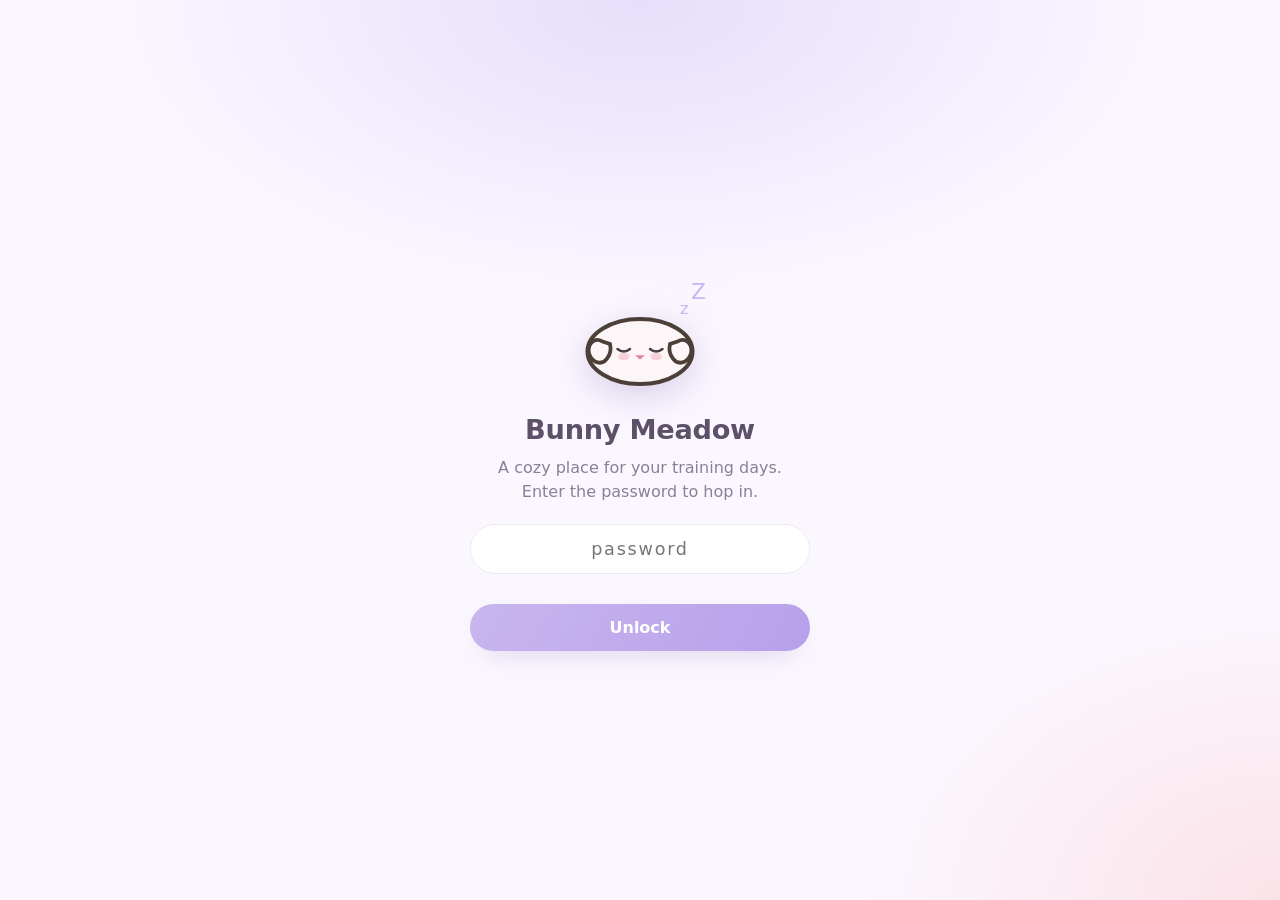
==== index.html @ e7d6bf40 "Bunny Meadow: cozy marathon + nutrition tracker (initial) Static PWA built from the 18-week plan wor" ====
<!doctype html>
<html lang="en">
<head>
  <meta charset="utf-8" />
  <meta name="viewport" content="width=device-width, initial-scale=1, viewport-fit=cover, maximum-scale=1, user-scalable=no" />
  <meta name="theme-color" content="#e7defb" />
  <title>Bunny Meadow</title>
  <meta name="description" content="A cozy marathon-training and nutrition tracker. Check off your day and collect bunnies." />

  <!-- PWA: installable from the home screen, no app store -->
  <link rel="manifest" href="manifest.webmanifest" />
  <meta name="mobile-web-app-capable" content="yes" />
  <meta name="apple-mobile-web-app-capable" content="yes" />
  <meta name="apple-mobile-web-app-status-bar-style" content="default" />
  <meta name="apple-mobile-web-app-title" content="Bunny Meadow" />
  <link rel="apple-touch-icon" href="icons/apple-touch-icon.png" />
  <link rel="icon" href="icons/icon-192.png" />

  <link rel="stylesheet" href="styles.css" />
</head>
<body>
  <!-- Lock screen -->
  <div id="lock" class="lock">
    <div class="box">
      <div id="lock-art"></div>
      <h1>Bunny Meadow</h1>
      <p>A cozy place for your training days.<br />Enter the password to hop in.</p>
      <form id="lock-form" autocomplete="off">
        <input id="lock-input" type="password" inputmode="text" placeholder="password" aria-label="password" />
        <div id="lock-err" class="err"></div>
        <button class="btn" type="submit">Unlock</button>
      </form>
    </div>
  </div>

  <!-- App shell -->
  <div id="app" class="app hide">
    <div class="topbar">
      <div class="brand"><span id="brand-bunny"></span> Bunny Meadow</div>
      <div style="display:flex; gap:8px; align-items:center;">
        <span id="clovers" class="clovers">0</span>
        <button id="lockbtn" class="iconbtn" title="Lock" aria-label="Lock">
          <svg viewBox="0 0 24 24" width="18" height="18" fill="none" stroke="currentColor" stroke-width="2" stroke-linecap="round" stroke-linejoin="round"><rect x="5" y="11" width="14" height="9" rx="2"/><path d="M8 11V8a4 4 0 0 1 8 0v3"/></svg>
        </button>
      </div>
    </div>
    <main id="view"></main>
  </div>

  <!-- Bottom nav (SVG icons) -->
  <nav id="nav" class="nav hide">
    <div class="app-inner">
      <button data-route="today" class="on" aria-label="Today">
        <span class="ico"><svg viewBox="0 0 24 24" fill="none" stroke="currentColor" stroke-width="1.9" stroke-linecap="round" stroke-linejoin="round"><rect x="3.5" y="4.5" width="17" height="16" rx="3"/><path d="M3.5 9h17M8 3v3M16 3v3"/><path d="M8.5 14.5l2.2 2.2 4.3-4.6"/></svg></span>Today
      </button>
      <button data-route="meals" aria-label="Meals">
        <span class="ico"><svg viewBox="0 0 24 24" fill="none" stroke="currentColor" stroke-width="1.9" stroke-linecap="round" stroke-linejoin="round"><path d="M4 4v6a3 3 0 0 0 6 0V4M7 4v16"/><path d="M17 4c-1.6 0-3 2-3 5s1.4 4 3 4M17 4v16"/></svg></span>Meals
      </button>
      <button data-route="meadow" aria-label="Meadow">
        <span class="ico"><svg viewBox="0 0 24 24" fill="none" stroke="currentColor" stroke-width="1.9" stroke-linecap="round" stroke-linejoin="round"><path d="M9.5 12c-2 0-3.5 1.8-3.5 4v.5h11V16c0-2.2-1.5-4-3.5-4"/><path d="M10 12c-.6-1-.4-2.4.3-4C11 6 10.7 4.5 10 3.8c-.2 1.6-1.2 2.6-1.8 3.8-.7 1.4-.5 3.4 1.8 4.4z"/><path d="M14 12c.6-1 .4-2.4-.3-4C13 6 13.3 4.5 14 3.8c.2 1.6 1.2 2.6 1.8 3.8.7 1.4.5 3.4-1.8 4.4z"/><circle cx="12" cy="18.5" r="1.6"/></svg></span>Meadow
      </button>
      <button data-route="dex" aria-label="Bunnydex">
        <span class="ico"><svg viewBox="0 0 24 24" fill="none" stroke="currentColor" stroke-width="1.9" stroke-linecap="round" stroke-linejoin="round"><path d="M5 4.5h9a3 3 0 0 1 3 3V20a2.2 2.2 0 0 0-2.2-2H5z"/><path d="M19 6.5V20"/><path d="M8.5 8.5h5M8.5 11.5h5"/></svg></span>Bunnydex
      </button>
      <button data-route="trends" aria-label="Trends">
        <span class="ico"><svg viewBox="0 0 24 24" fill="none" stroke="currentColor" stroke-width="1.9" stroke-linecap="round" stroke-linejoin="round"><path d="M4 19V5M4 19h16"/><path d="M7.5 15l3.5-4 3 2.5L20 7"/></svg></span>Trends
      </button>
    </div>
  </nav>

  <div id="modal-root"></div>
  <div id="toast-root"></div>

  <script src="config.js"></script>
  <script src="data.js"></script>
  <script src="meals.js"></script>
  <script src="bunnies.js"></script>
  <script src="app.js"></script>
  <script>
    if ("serviceWorker" in navigator) {
      window.addEventListener("load", function () {
        navigator.serviceWorker.register("sw.js").catch(function () {});
      });
    }
  </script>
</body>
</html>
---- styles.css ----
/* Bunny Meadow — a calm, pastel design system. Mobile-first. */

:root {
  --lavender: #e7defb;
  --lavender-deep: #c8b6ef;
  --mint: #dcf2e6;
  --mint-deep: #a9dcc0;
  --blush: #fbe2e8;
  --blush-deep: #f4b8c9;
  --butter: #fdf1cf;
  --butter-deep: #f4d98a;
  --sky: #ddeefa;
  --sky-deep: #a9d4f0;

  --bg: #fbf7ff;
  --bg-2: #f4eefc;
  --card: #ffffff;
  --ink: #5c5168;
  --ink-soft: #8a7f96;
  --ink-faint: #b6acc0;
  --line: #efe7f7;
  --good: #7cc6a2;
  --gold: #f4c752;

  --radius: 22px;
  --radius-sm: 14px;
  --shadow: 0 10px 30px -14px rgba(140, 116, 180, 0.45);
  --shadow-soft: 0 6px 18px -10px rgba(140, 116, 180, 0.35);
  --font: "Quicksand", ui-rounded, "SF Pro Rounded", system-ui, -apple-system,
    "Segoe UI", Roboto, "Helvetica Neue", sans-serif;
}

* { box-sizing: border-box; -webkit-tap-highlight-color: transparent; }
html, body { margin: 0; padding: 0; }

body {
  font-family: var(--font);
  color: var(--ink);
  background:
    radial-gradient(1200px 600px at 50% -10%, var(--lavender) 0%, transparent 60%),
    radial-gradient(900px 500px at 100% 20%, var(--blush) 0%, transparent 55%),
    radial-gradient(900px 500px at 0% 40%, var(--mint) 0%, transparent 55%),
    var(--bg);
  background-attachment: fixed;
  min-height: 100vh;
  line-height: 1.5;
  -webkit-font-smoothing: antialiased;
}

.app {
  max-width: 480px;
  margin: 0 auto;
  padding: 0 16px calc(96px + env(safe-area-inset-bottom));
  min-height: 100vh;
}

h1, h2, h3 { margin: 0; font-weight: 700; letter-spacing: -0.01em; }
h1 { font-size: 1.5rem; }
h2 { font-size: 1.15rem; }
h3 { font-size: 1rem; }
p { margin: 0; }
button { font-family: inherit; cursor: pointer; border: none; }
a { color: var(--lavender-deep); }

.muted { color: var(--ink-soft); }
.faint { color: var(--ink-faint); }
.tiny { font-size: 0.78rem; }
.center { text-align: center; }

/* ---------- Cards ---------- */
.card {
  background: var(--card);
  border-radius: var(--radius);
  box-shadow: var(--shadow-soft);
  padding: 18px;
  margin: 14px 0;
  border: 1px solid rgba(255, 255, 255, 0.7);
}
.card.tint-lav { background: linear-gradient(160deg, #fff, var(--lavender) 220%); }

/* ---------- Header / hero ---------- */
.topbar {
  display: flex; align-items: center; justify-content: space-between;
  padding: 20px 2px 6px;
}
.topbar .brand { display: flex; align-items: center; gap: 8px; font-weight: 700; }
.topbar .brand svg { width: 30px; height: 30px; }
.clovers {
  display: inline-flex; align-items: center; gap: 5px;
  background: #fff; border-radius: 999px; padding: 6px 12px;
  box-shadow: var(--shadow-soft); font-weight: 700; font-size: 0.9rem;
}
.iconbtn {
  background: #fff; border-radius: 999px; width: 38px; height: 38px;
  display: grid; place-items: center; box-shadow: var(--shadow-soft);
  font-size: 1.1rem; color: var(--ink-soft);
}

.hero { text-align: center; padding: 6px 4px 2px; }
.hero .date { color: var(--ink-soft); font-size: 0.86rem; letter-spacing: 0.02em; }
.hero .phasepill {
  display: inline-block; margin: 8px 0 4px; padding: 5px 14px; border-radius: 999px;
  font-size: 0.8rem; font-weight: 700;
}
.hero .training { font-size: 1.35rem; font-weight: 700; margin-top: 6px; }
.hero .encourage { color: var(--ink-soft); font-style: italic; margin-top: 8px; font-size: 0.92rem; }
.daynav { display: flex; align-items: center; justify-content: center; gap: 14px; margin-top: 10px; }
.daynav button {
  background: #fff; box-shadow: var(--shadow-soft); border-radius: 999px;
  width: 34px; height: 34px; color: var(--ink-soft); font-size: 1.1rem;
}
.daynav .today-btn { width: auto; padding: 0 14px; height: 34px; font-size: 0.82rem; font-weight: 700; color: var(--lavender-deep); }

.phase-Base { background: var(--mint); color: #3c7a5c; }
.phase-Build { background: var(--sky); color: #37698f; }
.phase-Peak { background: var(--blush); color: #b05576; }
.phase-Taper { background: var(--butter); color: #9a7a2c; }
.phase-RaceWeek, .phase-Race\ Week { background: var(--lavender); color: #6b4fae; }

/* ---------- Checklist ---------- */
.checklist { display: flex; flex-direction: column; gap: 10px; }
.check {
  display: flex; align-items: center; gap: 12px;
  background: var(--bg-2); border-radius: var(--radius-sm);
  padding: 13px 14px; text-align: left; width: 100%;
  transition: transform 0.12s ease, background 0.2s ease;
}
.check:active { transform: scale(0.98); }
.check .box {
  width: 26px; height: 26px; border-radius: 9px; flex: 0 0 auto;
  border: 2.5px solid var(--lavender-deep); background: #fff;
  display: grid; place-items: center; color: #fff; font-size: 0.9rem;
  transition: background 0.2s ease, transform 0.2s ease;
}
.check.done { background: linear-gradient(160deg, #fff, var(--mint) 260%); }
.check.done .box { background: var(--good); border-color: var(--good); transform: scale(1.05); }
.check .txt { flex: 1; min-width: 0; }
.check .txt .label { display: block; font-weight: 700; font-size: 0.98rem; line-height: 1.25; }
.check .txt .sub { display: block; color: var(--ink-soft); font-size: 0.82rem; line-height: 1.3; }
.check .emoji { font-size: 1.15rem; }
.check.optional { opacity: 0.95; border: 1px dashed var(--line); background: #fff; }

.progressbar { height: 10px; border-radius: 999px; background: var(--bg-2); overflow: hidden; margin: 4px 0 2px; }
.progressbar > span { display: block; height: 100%; background: linear-gradient(90deg, var(--mint-deep), var(--lavender-deep)); border-radius: 999px; transition: width 0.4s ease; }

/* ---------- Macro chips ---------- */
.macros { display: grid; grid-template-columns: repeat(4, 1fr); gap: 8px; margin-top: 6px; }
.macro { background: var(--bg-2); border-radius: var(--radius-sm); padding: 10px 6px; text-align: center; }
.macro .v { font-weight: 700; font-size: 1rem; }
.macro .k { font-size: 0.7rem; color: var(--ink-soft); text-transform: uppercase; letter-spacing: 0.04em; }

/* meal rows */
.meal-row { display: flex; gap: 10px; align-items: baseline; padding: 7px 0; border-bottom: 1px solid var(--line); }
.meal-row:last-child { border-bottom: none; }
.meal-row .when { flex: 0 0 78px; color: var(--ink-soft); font-size: 0.8rem; font-weight: 700; text-transform: uppercase; letter-spacing: 0.03em; }
.meal-row .what { flex: 1; }

/* ---------- Meadow ---------- */
.meadow {
  position: relative; border-radius: var(--radius);
  background: linear-gradient(180deg, #eafaf0 0%, #dff4ea 55%, #d3eede 100%);
  min-height: 340px; overflow: hidden; box-shadow: var(--shadow-soft);
  padding: 10px;
}
.meadow .sky-deco { position: absolute; top: 12px; font-size: 1.4rem; opacity: 0.8; }
.meadow .grid {
  position: relative; z-index: 2; display: flex; flex-wrap: wrap;
  gap: 2px; align-content: flex-end; justify-content: center;
  min-height: 320px; padding-top: 40px;
}
.meadow-bunny { width: 84px; height: 84px; display: grid; place-items: center; animation: hopin 0.5s ease; cursor: pointer; }
.meadow-empty { align-self: center; text-align: center; color: #6a9c81; padding: 40px 20px; z-index: 2; }
@keyframes hopin { 0% { transform: translateY(18px) scale(0.7); opacity: 0; } 60% { transform: translateY(-6px) scale(1.05); } 100% { transform: translateY(0) scale(1); opacity: 1; } }
.bunny-bob { animation: bob 3.2s ease-in-out infinite; }
@keyframes bob { 0%,100% { transform: translateY(0); } 50% { transform: translateY(-4px); } }

/* ---------- Bunnydex ---------- */
.dexhead { display: flex; align-items: baseline; justify-content: space-between; }
.dexgrid { display: grid; grid-template-columns: repeat(3, 1fr); gap: 10px; margin-top: 12px; }
.dexcell {
  background: var(--card); border-radius: var(--radius-sm); padding: 8px 6px 10px;
  text-align: center; box-shadow: var(--shadow-soft); position: relative;
}
.dexcell.locked { background: var(--bg-2); box-shadow: none; }
.dexcell .art { width: 78px; height: 78px; margin: 0 auto; display: grid; place-items: center; }
.dexcell.locked .art { filter: grayscale(1) brightness(1.6) opacity(0.35); }
.dexcell .nm { font-weight: 700; font-size: 0.82rem; margin-top: 2px; }
.dexcell.locked .nm { color: var(--ink-faint); }
.dexcell .rar { font-size: 0.66rem; padding: 2px 8px; border-radius: 999px; display: inline-block; margin-top: 3px; font-weight: 700; }
.dexcell .count { position: absolute; top: 6px; right: 8px; font-size: 0.72rem; color: var(--ink-soft); font-weight: 700; }
.rarity-legend { display: flex; flex-wrap: wrap; gap: 6px; margin-top: 10px; }
.rarity-legend span { font-size: 0.72rem; padding: 3px 9px; border-radius: 999px; font-weight: 700; }

/* ---------- Forms / Log ---------- */
.field { margin: 10px 0; }
.field label { display: block; font-weight: 700; font-size: 0.85rem; margin-bottom: 5px; color: var(--ink-soft); }
.field input, .field select, .field textarea {
  width: 100%; padding: 12px 14px; border-radius: var(--radius-sm);
  border: 1.5px solid var(--line); background: #fff; font-family: inherit;
  font-size: 1rem; color: var(--ink);
}
.field input:focus, .field textarea:focus, .field select:focus { outline: 2px solid var(--lavender-deep); border-color: transparent; }
.grid2 { display: grid; grid-template-columns: 1fr 1fr; gap: 10px; }
.moodrow { display: flex; gap: 8px; }
.moodrow button {
  flex: 1; padding: 10px 0; border-radius: var(--radius-sm); background: var(--bg-2);
  font-size: 1.3rem; border: 2px solid transparent;
}
.moodrow button.sel { border-color: var(--lavender-deep); background: #fff; }

.btn {
  display: inline-flex; align-items: center; justify-content: center; gap: 8px;
  padding: 14px 20px; border-radius: 999px; font-weight: 700; font-size: 1rem;
  background: linear-gradient(120deg, var(--lavender-deep), #b7a0ea); color: #fff;
  box-shadow: var(--shadow); width: 100%;
}
.btn:active { transform: translateY(1px); }
.btn.ghost { background: #fff; color: var(--lavender-deep); box-shadow: var(--shadow-soft); }
.btn.small { width: auto; padding: 10px 16px; font-size: 0.9rem; }

/* ---------- Charts ---------- */
.chart { width: 100%; height: auto; overflow: visible; }
.chart-legend { display: flex; gap: 14px; flex-wrap: wrap; font-size: 0.78rem; color: var(--ink-soft); margin-top: 6px; }
.chart-legend b { display: inline-block; width: 12px; height: 4px; border-radius: 2px; vertical-align: middle; margin-right: 5px; }
.statgrid { display: grid; grid-template-columns: 1fr 1fr; gap: 10px; }
.stat { background: var(--bg-2); border-radius: var(--radius-sm); padding: 14px; text-align: center; }
.stat .big { font-size: 1.6rem; font-weight: 700; }
.stat .lbl { font-size: 0.76rem; color: var(--ink-soft); }

/* ---------- Guide accordion ---------- */
.acc { border-radius: var(--radius-sm); overflow: hidden; margin: 10px 0; box-shadow: var(--shadow-soft); }
.acc > summary {
  list-style: none; cursor: pointer; padding: 15px 16px; background: #fff;
  font-weight: 700; display: flex; justify-content: space-between; align-items: center;
}
.acc > summary::-webkit-details-marker { display: none; }
.acc > summary::after { content: "▾"; color: var(--ink-faint); transition: transform 0.2s; }
.acc[open] > summary::after { transform: rotate(180deg); }
.acc .body { padding: 4px 16px 16px; background: #fff; }
.chip { display: inline-block; background: var(--bg-2); border-radius: 999px; padding: 3px 10px; font-size: 0.75rem; margin: 2px; }
.searchbar { width: 100%; padding: 12px 16px; border-radius: 999px; border: 1.5px solid var(--line); font-size: 1rem; font-family: inherit; margin-bottom: 8px; }
.filterrow { display: flex; gap: 6px; flex-wrap: wrap; margin-bottom: 10px; }
.filterrow button { padding: 6px 12px; border-radius: 999px; background: var(--bg-2); font-size: 0.8rem; font-weight: 700; color: var(--ink-soft); }
.filterrow button.on { background: var(--lavender-deep); color: #fff; }

/* plan calendar */
.calweek { display: flex; align-items: center; gap: 6px; margin: 4px 0; }
.calweek .wk { flex: 0 0 66px; font-size: 0.74rem; color: var(--ink-soft); font-weight: 700; }
.calweek .days { display: flex; gap: 3px; flex: 1; }
.calday { flex: 1; height: 30px; border-radius: 7px; display: grid; place-items: center; font-size: 0.62rem; color: rgba(0,0,0,0.45); font-weight: 700; }

/* ---------- Bottom nav ---------- */
.nav {
  position: fixed; left: 0; right: 0; bottom: 0; z-index: 40;
  display: flex; justify-content: center; gap: 4px;
  padding: 8px 10px calc(8px + env(safe-area-inset-bottom));
  background: rgba(255, 255, 255, 0.9); backdrop-filter: blur(12px);
  border-top: 1px solid var(--line);
}
.nav .app-inner { max-width: 480px; width: 100%; margin: 0 auto; display: flex; justify-content: space-around; }
.nav button {
  background: none; display: flex; flex-direction: column; align-items: center; gap: 2px;
  color: var(--ink-faint); font-size: 0.66rem; font-weight: 700; padding: 4px 8px; border-radius: 12px;
}
.nav button .ico { font-size: 1.25rem; }
.nav button.on { color: var(--lavender-deep); }
.nav button.on .ico { transform: translateY(-1px); }

/* ---------- Lock screen ---------- */
.lock {
  position: fixed; inset: 0; z-index: 100; display: grid; place-items: center;
  background:
    radial-gradient(900px 500px at 50% 0%, var(--lavender) 0%, transparent 60%),
    radial-gradient(700px 500px at 100% 100%, var(--blush) 0%, transparent 60%),
    var(--bg);
  padding: 24px;
}
.lock .box { text-align: center; max-width: 340px; width: 100%; }
.lock .box svg { filter: drop-shadow(0 10px 18px rgba(140,116,180,0.3)); }
.lock h1 { font-size: 1.7rem; margin-top: 4px; }
.lock p { color: var(--ink-soft); margin: 6px 0 20px; }
.lock input {
  width: 100%; text-align: center; padding: 14px; border-radius: 999px;
  border: 1.5px solid var(--line); font-size: 1.1rem; font-family: inherit; letter-spacing: 0.1em;
}
.lock .err { color: var(--blush-deep); font-size: 0.85rem; margin-top: 10px; min-height: 20px; }

/* ---------- Award modal ---------- */
.modal-scrim {
  position: fixed; inset: 0; z-index: 90; background: rgba(92, 81, 104, 0.28);
  backdrop-filter: blur(3px); display: grid; place-items: center; padding: 24px;
  animation: fade 0.25s ease;
}
@keyframes fade { from { opacity: 0; } to { opacity: 1; } }
.award {
  background: var(--card); border-radius: 26px; padding: 26px 22px; text-align: center;
  max-width: 320px; width: 100%; box-shadow: var(--shadow); animation: pop 0.35s cubic-bezier(.2,1.3,.5,1);
}
@keyframes pop { from { transform: scale(0.8); opacity: 0; } to { transform: scale(1); opacity: 1; } }
.award .spark { font-size: 1.2rem; letter-spacing: 6px; }
.award .art { width: 150px; height: 150px; margin: 6px auto; display: grid; place-items: center; }
.award .newtag { display: inline-block; background: var(--gold); color: #7a5b12; font-weight: 700; font-size: 0.72rem; padding: 3px 12px; border-radius: 999px; }
.award h2 { margin: 8px 0 2px; }
.award .rar { font-size: 0.8rem; padding: 3px 12px; border-radius: 999px; display: inline-block; font-weight: 700; margin-top: 4px; }
.award .msg { color: var(--ink-soft); margin: 12px 0 18px; }
.award .queue { font-size: 0.75rem; color: var(--ink-faint); margin-top: 10px; }

.toast {
  position: fixed; bottom: calc(90px + env(safe-area-inset-bottom)); left: 50%; transform: translateX(-50%);
  background: var(--ink); color: #fff; padding: 10px 18px; border-radius: 999px;
  font-size: 0.86rem; z-index: 80; box-shadow: var(--shadow); animation: fade 0.2s ease;
  white-space: nowrap;
}

.sync-dot { font-size: 0.7rem; color: var(--ink-faint); }
.sync-dot.on { color: var(--good); }
.hide { display: none !important; }

/* ---------- nav icons ---------- */
.nav button .ico svg { width: 24px; height: 24px; display: block; }
.clovers svg, .hud-shop svg { flex: 0 0 auto; }

/* ---------- meal cards + detail ---------- */
.meal-list { display: flex; flex-direction: column; gap: 8px; margin-top: 4px; }
.meal-card { display: flex; align-items: center; gap: 10px; width: 100%; text-align: left; background: var(--card); border-radius: var(--radius-sm); padding: 12px 14px; box-shadow: var(--shadow-soft); transition: transform 0.12s; }
.meal-card:active { transform: scale(0.99); }
.meal-card-main { flex: 1; min-width: 0; }
.meal-card-top { display: flex; align-items: center; gap: 8px; }
.meal-card-top b { font-size: 0.98rem; }
.meal-why { color: var(--ink-soft); margin-top: 2px; overflow: hidden; text-overflow: ellipsis; white-space: nowrap; }
.meal-chev { color: var(--ink-faint); flex: 0 0 auto; display: flex; }
.meal-chev.inline { display: inline-flex; vertical-align: -3px; color: var(--ink-faint); }
.meal-row-link { cursor: pointer; }
.typebadge { font-size: 0.68rem; font-weight: 700; padding: 2px 9px; border-radius: 999px; white-space: nowrap; }
.type-breakfast { background: var(--butter); color: #9a7a2c; }
.type-lunch { background: var(--mint); color: #3c7a5c; }
.type-dinner { background: var(--sky); color: #37698f; }
.type-snack { background: var(--blush); color: #b05576; }
.type-fuel { background: var(--lavender); color: #6b4fae; }
.ingredients { list-style: none; padding: 0; margin: 6px 0 0; }
.ingredients li { padding: 6px 0; border-bottom: 1px solid var(--line); font-size: 0.92rem; }
.ingredients li:last-child { border-bottom: none; }
.ingredients .amt { display: inline-block; min-width: 84px; font-weight: 700; color: var(--lavender-deep); }
.steps { margin: 6px 0 0; padding-left: 20px; }
.steps li { padding: 5px 0; font-size: 0.92rem; }
.makeahead { margin-top: 10px; background: var(--bg-2); border-radius: var(--radius-sm); padding: 10px 12px; font-size: 0.85rem; color: var(--ink-soft); }
.backbtn { display: inline-flex; align-items: center; gap: 4px; background: none; color: var(--lavender-deep); font-weight: 700; font-size: 0.9rem; padding: 8px 2px; }
.weeklink { background: none; color: var(--lavender-deep); font-weight: 700; font: inherit; text-decoration: underline; text-underline-offset: 2px; }
.phase-key { display: flex; flex-wrap: wrap; gap: 5px; margin-bottom: 8px; }
.grocery-wk { margin: 6px 0; }
.grocery-wk > summary { cursor: pointer; font-weight: 700; list-style: none; padding: 4px 0; }
.grocery-wk > summary::-webkit-details-marker { display: none; }
.calweek.thisweek { background: var(--bg-2); border-radius: 8px; padding: 2px 4px; }
.calday[data-jump] { cursor: pointer; }

/* ---------- full-screen meadow ---------- */
body[data-route="meadow"] .topbar { display: none; }
body[data-route="meadow"] .app { padding-left: 0; padding-right: 0; padding-bottom: 0; }
.meadow-scene {
  position: relative; overflow: hidden;
  height: calc(100vh - 60px - env(safe-area-inset-bottom));
  min-height: 460px;
  background: linear-gradient(#bfe6f6 0%, #cdeaf2 38%, #d7f0dc 39%, #c4e6ad 72%, #b2dc95 100%);
}
.meadow-hud { position: absolute; top: 0; left: 0; right: 0; z-index: 20; display: flex; justify-content: space-between; align-items: center; padding: calc(10px + env(safe-area-inset-top)) 14px 8px; }
.hud-count { background: rgba(255,255,255,0.85); border-radius: 999px; padding: 6px 12px; font-size: 0.8rem; font-weight: 700; color: var(--ink); box-shadow: var(--shadow-soft); }
.hud-shop { display: inline-flex; align-items: center; gap: 5px; background: #fff; border-radius: 999px; padding: 6px 12px; font-size: 0.82rem; font-weight: 700; color: var(--ink); box-shadow: var(--shadow-soft); }
.sky { position: absolute; inset: 0 0 auto 0; height: 40%; }
.sun { position: absolute; top: 12%; right: 16%; width: 46px; height: 46px; border-radius: 50%; background: radial-gradient(circle, #fff3bf, #ffe08a); box-shadow: 0 0 24px #ffe6a066; }
.cloud { position: absolute; height: 18px; background: #fff; border-radius: 999px; opacity: 0.9; }
.cloud::before, .cloud::after { content: ""; position: absolute; background: #fff; border-radius: 50%; }
.cloud.c1 { width: 54px; top: 16%; left: 12%; }
.cloud.c1::before { width: 26px; height: 26px; top: -12px; left: 8px; }
.cloud.c1::after { width: 20px; height: 20px; top: -8px; left: 28px; }
.cloud.c2 { width: 40px; top: 30%; left: 60%; opacity: 0.7; }
.cloud.c2::before { width: 20px; height: 20px; top: -9px; left: 6px; }
.hills { position: absolute; left: 0; right: 0; top: 32%; height: 20%; background: radial-gradient(120% 100% at 30% 100%, #bfe3a2 0 60%, transparent 61%), radial-gradient(120% 100% at 80% 100%, #b6dd97 0 60%, transparent 61%); }
.grass-field { position: absolute; left: 0; right: 0; bottom: 0; top: 38%; }
.grass-field::before { content: ""; position: absolute; inset: 0; background:
  radial-gradient(circle at 20% 90%, #a9d489 0 6px, transparent 7px),
  radial-gradient(circle at 70% 96%, #a9d489 0 6px, transparent 7px),
  radial-gradient(circle at 45% 84%, #b6dc96 0 5px, transparent 6px); opacity: 0.5; }
.hopper { position: absolute; width: 76px; transform: translateX(-50%); }
/* Mostly still, with one gentle hop every ~7s (staggered per bunny). */
.hopper .hop { transform-origin: 50% 100%; animation: idlehop 7s ease-in-out infinite; will-change: transform; }
.hopper .bunny-shadow { position: absolute; left: 50%; bottom: 2px; width: 46px; height: 11px; margin-left: -23px; background: rgba(60,90,50,0.2); border-radius: 50%; animation: idleshadow 7s ease-in-out infinite; }
@keyframes idlehop {
  0%, 82% { transform: translateY(0) scaleX(1) scaleY(1); }
  85% { transform: translateY(0) scaleX(1.07) scaleY(0.9); }
  90% { transform: translateY(-22%) scaleX(0.95) scaleY(1.07); }
  95% { transform: translateY(0) scaleX(1.07) scaleY(0.9); }
  100% { transform: translateY(0) scaleX(1) scaleY(1); }
}
@keyframes idleshadow { 0%, 82%, 100% { transform: scale(1); opacity: 0.3; } 90% { transform: scale(0.72); opacity: 0.16; } }
@media (prefers-reduced-motion: reduce) { .hopper .hop, .hopper .bunny-shadow { animation: none; } }
.meadow-empty { position: absolute; left: 50%; top: 40%; transform: translate(-50%,-50%); text-align: center; color: #4f7a58; font-weight: 700; width: 80%; }
.meadow-tip { position: absolute; bottom: 8px; left: 0; right: 0; text-align: center; font-size: 0.75rem; color: #4f7a58; z-index: 5; }
.tuft { position: absolute; width: 0; height: 0; }
.tuft::before, .flower { content: ""; }
.tuft.t1 { left: 8%; bottom: 6%; } .tuft.t2 { left: 88%; bottom: 12%; } .tuft.t3 { left: 30%; bottom: 3%; } .tuft.t4 { left: 62%; bottom: 5%; }
.tuft::after { content: ""; position: absolute; width: 18px; height: 16px; background: radial-gradient(circle at 50% 100%, #8fc472 0 40%, transparent 41%); }
.flower { position: absolute; width: 8px; height: 8px; border-radius: 50%; background: #f7b8d0; box-shadow: 0 0 0 3px #ffe08a inset; }
.flower.f1 { left: 16%; bottom: 20%; background: #f7b8d0; } .flower.f2 { left: 78%; bottom: 26%; background: #c8b6ef; } .flower.f3 { left: 50%; bottom: 15%; background: #a9d4f0; }
.strip-bunny { cursor: pointer; }

/* ---------- bunny room ---------- */
.room-card { background: var(--card); border-radius: 26px; width: 100%; max-width: 360px; box-shadow: var(--shadow); overflow: hidden; position: relative; max-height: 88vh; display: flex; flex-direction: column; animation: pop 0.3s cubic-bezier(.2,1.3,.5,1); }
.room-close, .shop-close-note { position: absolute; top: 12px; right: 12px; z-index: 5; background: rgba(255,255,255,0.8); border-radius: 50%; width: 32px; height: 32px; display: grid; place-items: center; color: var(--ink-soft); box-shadow: var(--shadow-soft); }
.room-scene { height: 190px; display: grid; place-items: center; position: relative;
  background:
    radial-gradient(120% 70% at 50% 120%, #e7d3b8 0 60%, transparent 61%),
    linear-gradient(#f3e6d2 0%, #f6ede0 55%, #e9d6bd 56%, #e2caac 100%); }
.room-scene::before { content: ""; position: absolute; bottom: 18px; left: 50%; width: 130px; height: 30px; transform: translateX(-50%); background: #d9b98f; border-radius: 50%; opacity: 0.6; }
.room-scene .room-window { position: absolute; top: 18px; left: 22px; width: 54px; height: 46px; border-radius: 8px; background: linear-gradient(#bfe6f6, #d7f0dc); border: 3px solid #caa982; }
.room-bunny { position: relative; z-index: 2; filter: drop-shadow(0 8px 10px rgba(120,90,60,0.2)); }
.room-info { text-align: center; padding: 12px 16px 4px; }
.room-info h2 { margin-bottom: 4px; }
.room-info .rar { font-size: 0.78rem; padding: 3px 12px; border-radius: 999px; display: inline-block; font-weight: 700; margin: 0 6px; }
.room-tray { padding: 10px 14px 16px; border-top: 1px solid var(--line); overflow: auto; }
.tray-head { display: flex; justify-content: space-between; align-items: center; margin-bottom: 8px; }
.tray-items { display: flex; gap: 8px; overflow-x: auto; padding-bottom: 4px; }
.tray-item { flex: 0 0 auto; display: flex; flex-direction: column; align-items: center; gap: 2px; background: var(--bg-2); border-radius: 14px; padding: 8px 10px; font-size: 0.72rem; font-weight: 700; color: var(--ink-soft); border: 2px solid transparent; min-width: 60px; }
.tray-item.sel { border-color: var(--lavender-deep); background: #fff; color: var(--ink); }
.tray-art { display: grid; place-items: center; }

/* ---------- shop ---------- */
.shop-head { display: flex; justify-content: space-between; align-items: center; padding: 16px 16px 2px; }
.shop-grid { display: grid; grid-template-columns: repeat(3, 1fr); gap: 8px; padding: 0 14px 14px; overflow: auto; }
.shop-item { background: var(--bg-2); border-radius: 14px; padding: 8px 4px 10px; text-align: center; }
.shop-item.owned { background: linear-gradient(160deg, #fff, var(--mint) 240%); }
.shop-art { display: grid; place-items: center; height: 40px; }
.shop-nm { font-size: 0.72rem; font-weight: 700; margin: 2px 0 4px; color: var(--ink); }
.shop-buy { display: inline-flex; align-items: center; gap: 4px; background: var(--lavender-deep); color: #fff; border-radius: 999px; padding: 4px 10px; font-size: 0.74rem; font-weight: 700; }
.shop-buy.off { background: var(--line); color: var(--ink-faint); }
.shop-owned { font-size: 0.7rem; font-weight: 700; color: var(--good); }
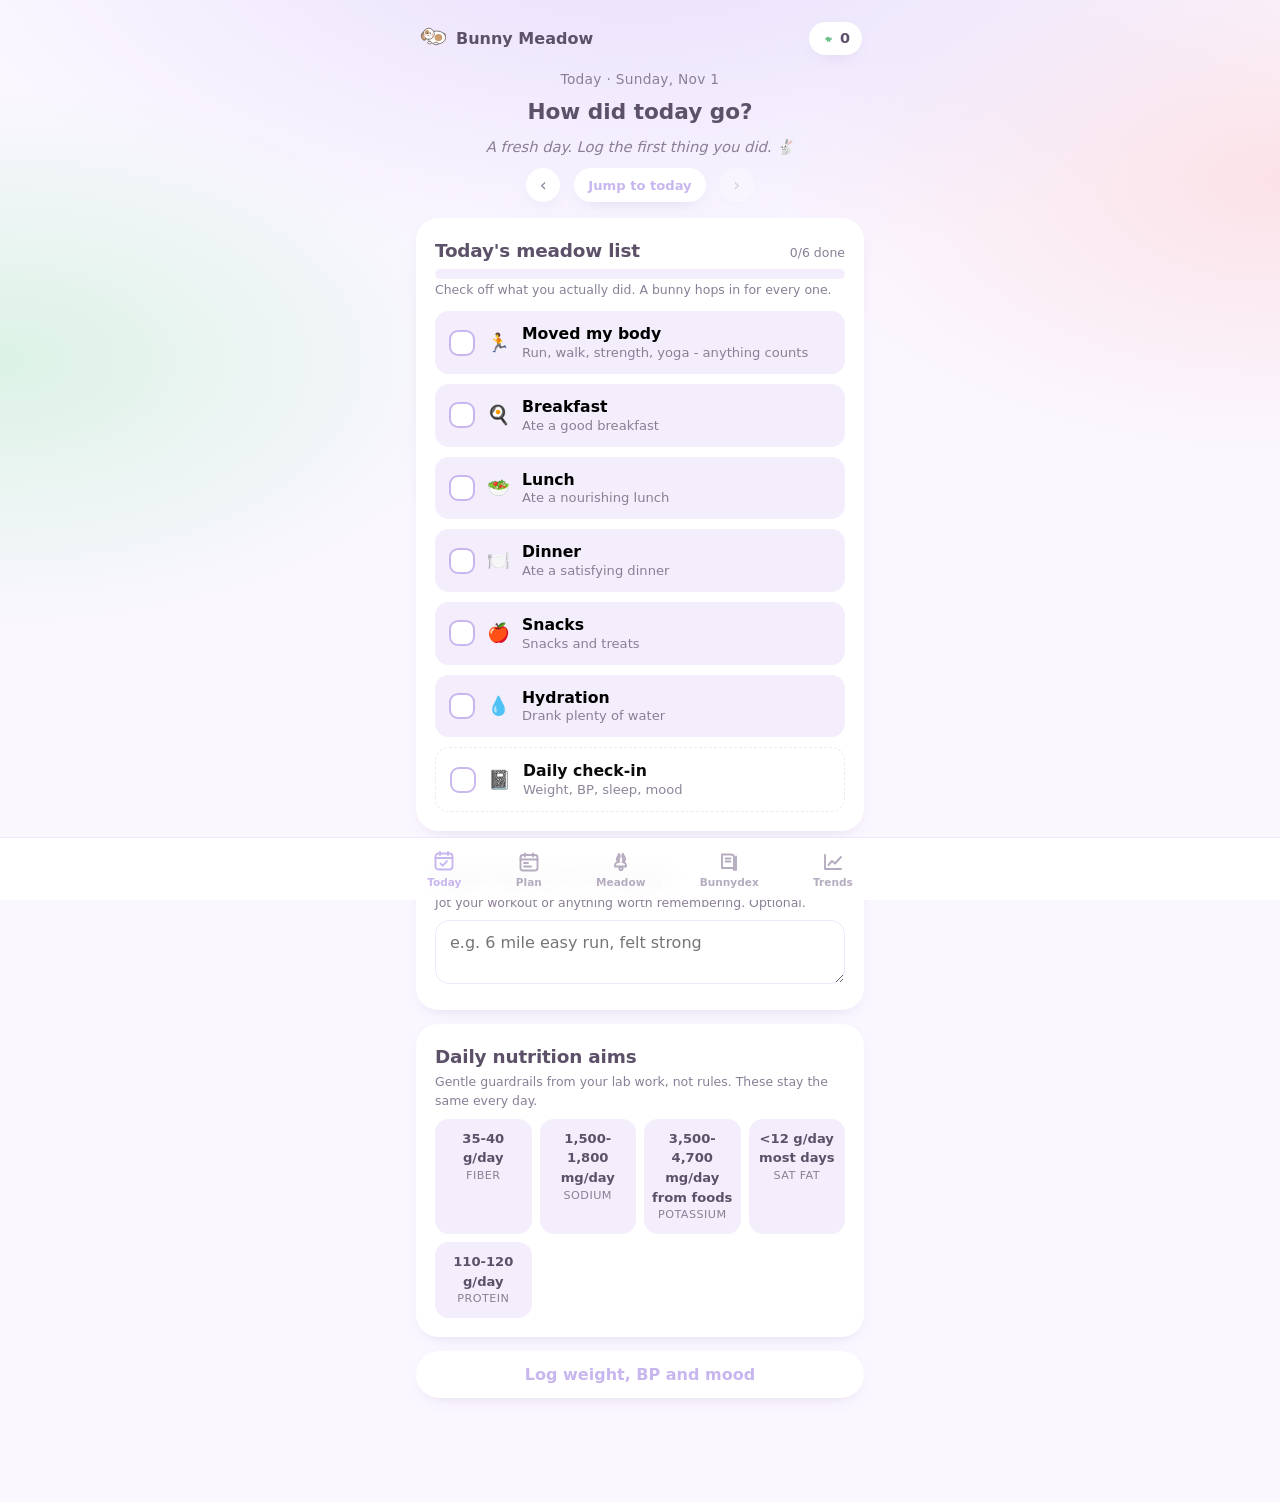
==== commit f8e46598: "Restructure: Today is now a self-log; marathon plan moves to its own tab - Today: generic daily habi" ====
--- a/index.html
+++ b/index.html
@@ -53,8 +53,8 @@
       <button data-route="today" class="on" aria-label="Today">
         <span class="ico"><svg viewBox="0 0 24 24" fill="none" stroke="currentColor" stroke-width="1.9" stroke-linecap="round" stroke-linejoin="round"><rect x="3.5" y="4.5" width="17" height="16" rx="3"/><path d="M3.5 9h17M8 3v3M16 3v3"/><path d="M8.5 14.5l2.2 2.2 4.3-4.6"/></svg></span>Today
       </button>
-      <button data-route="meals" aria-label="Meals">
-        <span class="ico"><svg viewBox="0 0 24 24" fill="none" stroke="currentColor" stroke-width="1.9" stroke-linecap="round" stroke-linejoin="round"><path d="M4 4v6a3 3 0 0 0 6 0V4M7 4v16"/><path d="M17 4c-1.6 0-3 2-3 5s1.4 4 3 4M17 4v16"/></svg></span>Meals
+      <button data-route="plan" aria-label="Plan">
+        <span class="ico"><svg viewBox="0 0 24 24" fill="none" stroke="currentColor" stroke-width="1.9" stroke-linecap="round" stroke-linejoin="round"><rect x="3.5" y="5" width="17" height="15.5" rx="2.5"/><path d="M3.5 9.5h17M8 3.5v3M16 3.5v3"/><path d="M7 13h4M7 16.5h7"/></svg></span>Plan
       </button>
       <button data-route="meadow" aria-label="Meadow">
         <span class="ico"><svg viewBox="0 0 24 24" fill="none" stroke="currentColor" stroke-width="1.9" stroke-linecap="round" stroke-linejoin="round"><path d="M9.5 12c-2 0-3.5 1.8-3.5 4v.5h11V16c0-2.2-1.5-4-3.5-4"/><path d="M10 12c-.6-1-.4-2.4.3-4C11 6 10.7 4.5 10 3.8c-.2 1.6-1.2 2.6-1.8 3.8-.7 1.4-.5 3.4 1.8 4.4z"/><path d="M14 12c.6-1 .4-2.4-.3-4C13 6 13.3 4.5 14 3.8c.2 1.6 1.2 2.6 1.8 3.8.7 1.4.5 3.4-1.8 4.4z"/><circle cx="12" cy="18.5" r="1.6"/></svg></span>Meadow
--- a/styles.css
+++ b/styles.css
@@ -433,3 +433,7 @@
 .shop-buy { display: inline-flex; align-items: center; gap: 4px; background: var(--lavender-deep); color: #fff; border-radius: 999px; padding: 4px 10px; font-size: 0.74rem; font-weight: 700; }
 .shop-buy.off { background: var(--line); color: var(--ink-faint); }
 .shop-owned { font-size: 0.7rem; font-weight: 700; color: var(--good); }
+
+/* ---------- activity note ---------- */
+.activity-note { width: 100%; padding: 12px 14px; border-radius: var(--radius-sm); border: 1.5px solid var(--line); background: #fff; font-family: inherit; font-size: 1rem; color: var(--ink); resize: vertical; }
+.activity-note:focus { outline: 2px solid var(--lavender-deep); border-color: transparent; }
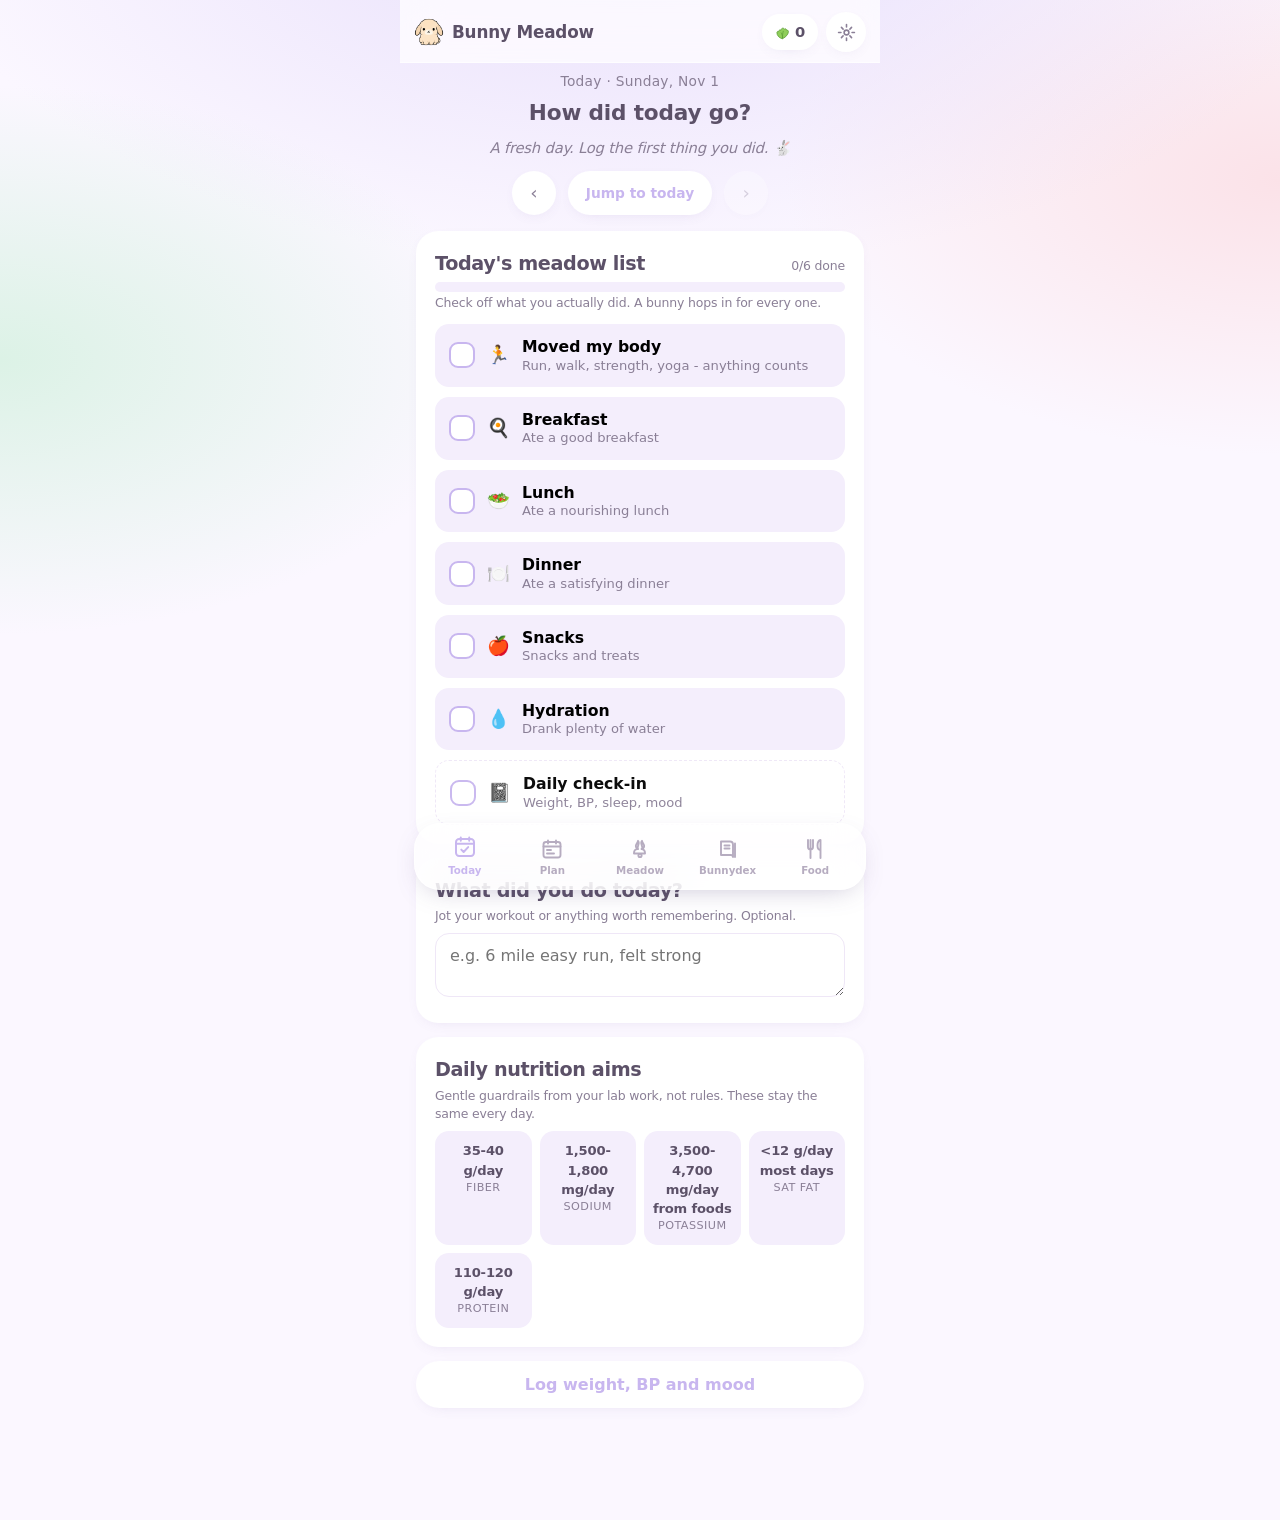
==== commit 343e60e0: "Big update: breed names, lettuce currency, Plan slide-bar, Food tab, game modes - Bunnies named by r" ====
--- a/index.html
+++ b/index.html
@@ -39,8 +39,8 @@
       <div class="brand"><span id="brand-bunny"></span> Bunny Meadow</div>
       <div style="display:flex; gap:8px; align-items:center;">
         <span id="clovers" class="clovers">0</span>
-        <button id="lockbtn" class="iconbtn" title="Lock" aria-label="Lock">
-          <svg viewBox="0 0 24 24" width="18" height="18" fill="none" stroke="currentColor" stroke-width="2" stroke-linecap="round" stroke-linejoin="round"><rect x="5" y="11" width="14" height="9" rx="2"/><path d="M8 11V8a4 4 0 0 1 8 0v3"/></svg>
+        <button id="settingsbtn" class="iconbtn" title="Settings" aria-label="Settings">
+          <svg viewBox="0 0 24 24" width="19" height="19" fill="none" stroke="currentColor" stroke-width="2" stroke-linecap="round" stroke-linejoin="round"><circle cx="12" cy="12" r="3"/><path d="M12 2v3M12 19v3M22 12h-3M5 12H2M18.4 5.6l-2.1 2.1M7.7 16.3l-2.1 2.1M18.4 18.4l-2.1-2.1M7.7 7.7L5.6 5.6"/></svg>
         </button>
       </div>
     </div>
@@ -62,8 +62,8 @@
       <button data-route="dex" aria-label="Bunnydex">
         <span class="ico"><svg viewBox="0 0 24 24" fill="none" stroke="currentColor" stroke-width="1.9" stroke-linecap="round" stroke-linejoin="round"><path d="M5 4.5h9a3 3 0 0 1 3 3V20a2.2 2.2 0 0 0-2.2-2H5z"/><path d="M19 6.5V20"/><path d="M8.5 8.5h5M8.5 11.5h5"/></svg></span>Bunnydex
       </button>
-      <button data-route="trends" aria-label="Trends">
-        <span class="ico"><svg viewBox="0 0 24 24" fill="none" stroke="currentColor" stroke-width="1.9" stroke-linecap="round" stroke-linejoin="round"><path d="M4 19V5M4 19h16"/><path d="M7.5 15l3.5-4 3 2.5L20 7"/></svg></span>Trends
+      <button data-route="food" aria-label="Food">
+        <span class="ico"><svg viewBox="0 0 24 24" fill="none" stroke="currentColor" stroke-width="1.9" stroke-linecap="round" stroke-linejoin="round"><path d="M5 3v7a2.5 2.5 0 0 0 5 0V3M7.5 3v18"/><path d="M17.5 3c-1.7 0-3 2.2-3 5.5s1.3 4.5 3 4.5V3zm0 10v8"/></svg></span>Food
       </button>
     </div>
   </nav>
--- a/styles.css
+++ b/styles.css
@@ -24,18 +24,49 @@
 
   --radius: 22px;
   --radius-sm: 14px;
-  --shadow: 0 10px 30px -14px rgba(140, 116, 180, 0.45);
-  --shadow-soft: 0 6px 18px -10px rgba(140, 116, 180, 0.35);
-  --font: "Quicksand", ui-rounded, "SF Pro Rounded", system-ui, -apple-system,
+  --radius-lg: 28px;
+  /* softer, layered depth (HIG: subtle depth, not heavy drop shadows) */
+  --shadow: 0 12px 34px -16px rgba(120, 100, 165, 0.4);
+  --shadow-soft: 0 4px 16px -10px rgba(120, 100, 165, 0.3);
+  /* SF Rounded is Apple's system rounded face — friendly and HIG-native */
+  --font: "Quicksand", ui-rounded, "SF Pro Rounded", -apple-system, system-ui,
     "Segoe UI", Roboto, "Helvetica Neue", sans-serif;
+  --glass: rgba(255, 255, 255, 0.72);
+  --glass-line: rgba(255, 255, 255, 0.6);
+}
+
+/* System dark mode (HIG: respect appearance). Keeps the pastel personality, dimmed. */
+@media (prefers-color-scheme: dark) {
+  :root {
+    --bg: #17141f;
+    --bg-2: #241f30;
+    --card: #262130;
+    --ink: #ece7f4;
+    --ink-soft: #a99fba;
+    --ink-faint: #7a7189;
+    --line: #352e44;
+    --glass: rgba(38, 33, 48, 0.72);
+    --glass-line: rgba(255, 255, 255, 0.08);
+  }
+  body {
+    background:
+      radial-gradient(1200px 620px at 50% -12%, #2a2140 0%, transparent 60%),
+      radial-gradient(900px 520px at 100% 18%, #322036 0%, transparent 55%),
+      radial-gradient(900px 520px at 0% 42%, #1c2b2a 0%, transparent 55%),
+      var(--bg) !important;
+  }
+  .card { border-color: rgba(255, 255, 255, 0.05); }
 }
 
 * { box-sizing: border-box; -webkit-tap-highlight-color: transparent; }
+html { color-scheme: light dark; }
 html, body { margin: 0; padding: 0; }
 
 body {
   font-family: var(--font);
   color: var(--ink);
+  font-size: 17px;               /* HIG body size */
+  letter-spacing: -0.01em;
   background:
     radial-gradient(1200px 600px at 50% -10%, var(--lavender) 0%, transparent 60%),
     radial-gradient(900px 500px at 100% 20%, var(--blush) 0%, transparent 55%),
@@ -43,21 +74,22 @@
     var(--bg);
   background-attachment: fixed;
   min-height: 100vh;
-  line-height: 1.5;
+  line-height: 1.47;
   -webkit-font-smoothing: antialiased;
+  text-rendering: optimizeLegibility;
 }
 
 .app {
   max-width: 480px;
   margin: 0 auto;
-  padding: 0 16px calc(96px + env(safe-area-inset-bottom));
+  padding: 0 16px calc(104px + env(safe-area-inset-bottom));
   min-height: 100vh;
 }
 
-h1, h2, h3 { margin: 0; font-weight: 700; letter-spacing: -0.01em; }
-h1 { font-size: 1.5rem; }
-h2 { font-size: 1.15rem; }
-h3 { font-size: 1rem; }
+h1, h2, h3 { margin: 0; font-weight: 700; letter-spacing: -0.02em; }
+h1 { font-size: 1.7rem; line-height: 1.15; }   /* large title */
+h2 { font-size: 1.2rem; }
+h3 { font-size: 1.02rem; }
 p { margin: 0; }
 button { font-family: inherit; cursor: pointer; border: none; }
 a { color: var(--lavender-deep); }
@@ -79,19 +111,27 @@
 .card.tint-lav { background: linear-gradient(160deg, #fff, var(--lavender) 220%); }
 
 /* ---------- Header / hero ---------- */
+/* Liquid Glass navigation layer: a translucent bar that floats over content. */
 .topbar {
+  position: sticky; top: 0; z-index: 30;
   display: flex; align-items: center; justify-content: space-between;
-  padding: 20px 2px 6px;
-}
-.topbar .brand { display: flex; align-items: center; gap: 8px; font-weight: 700; }
-.topbar .brand svg { width: 30px; height: 30px; }
+  padding: calc(12px + env(safe-area-inset-top)) 14px 10px;
+  margin: 0 -16px 2px;
+  background: var(--glass);
+  -webkit-backdrop-filter: saturate(180%) blur(20px);
+  backdrop-filter: saturate(180%) blur(20px);
+  border-bottom: 1px solid var(--glass-line);
+}
+.topbar .brand { display: flex; align-items: center; gap: 8px; font-weight: 700; font-size: 1.05rem; }
+.topbar .brand span { display: inline-flex; }
+.topbar .brand svg, .topbar .brand img { width: 30px; height: 30px; }
 .clovers {
   display: inline-flex; align-items: center; gap: 5px;
-  background: #fff; border-radius: 999px; padding: 6px 12px;
-  box-shadow: var(--shadow-soft); font-weight: 700; font-size: 0.9rem;
+  background: var(--card); border-radius: 999px; padding: 7px 13px; min-height: 34px;
+  box-shadow: var(--shadow-soft); font-weight: 700; font-size: 0.92rem;
 }
 .iconbtn {
-  background: #fff; border-radius: 999px; width: 38px; height: 38px;
+  background: var(--card); border-radius: 999px; width: 40px; height: 40px;
   display: grid; place-items: center; box-shadow: var(--shadow-soft);
   font-size: 1.1rem; color: var(--ink-soft);
 }
@@ -104,12 +144,12 @@
 }
 .hero .training { font-size: 1.35rem; font-weight: 700; margin-top: 6px; }
 .hero .encourage { color: var(--ink-soft); font-style: italic; margin-top: 8px; font-size: 0.92rem; }
-.daynav { display: flex; align-items: center; justify-content: center; gap: 14px; margin-top: 10px; }
+.daynav { display: flex; align-items: center; justify-content: center; gap: 12px; margin-top: 12px; }
 .daynav button {
-  background: #fff; box-shadow: var(--shadow-soft); border-radius: 999px;
-  width: 34px; height: 34px; color: var(--ink-soft); font-size: 1.1rem;
-}
-.daynav .today-btn { width: auto; padding: 0 14px; height: 34px; font-size: 0.82rem; font-weight: 700; color: var(--lavender-deep); }
+  background: var(--card); box-shadow: var(--shadow-soft); border-radius: 999px;
+  width: 44px; height: 44px; color: var(--ink-soft); font-size: 1.15rem;
+}
+.daynav .today-btn { width: auto; padding: 0 18px; height: 44px; font-size: 0.86rem; font-weight: 700; color: var(--lavender-deep); }
 
 .phase-Base { background: var(--mint); color: #3c7a5c; }
 .phase-Build { background: var(--sky); color: #37698f; }
@@ -249,22 +289,32 @@
 .calweek .days { display: flex; gap: 3px; flex: 1; }
 .calday { flex: 1; height: 30px; border-radius: 7px; display: grid; place-items: center; font-size: 0.62rem; color: rgba(0,0,0,0.45); font-weight: 700; }
 
-/* ---------- Bottom nav ---------- */
+/* ---------- Bottom nav: floating Liquid Glass tab bar ---------- */
 .nav {
   position: fixed; left: 0; right: 0; bottom: 0; z-index: 40;
-  display: flex; justify-content: center; gap: 4px;
-  padding: 8px 10px calc(8px + env(safe-area-inset-bottom));
-  background: rgba(255, 255, 255, 0.9); backdrop-filter: blur(12px);
-  border-top: 1px solid var(--line);
-}
-.nav .app-inner { max-width: 480px; width: 100%; margin: 0 auto; display: flex; justify-content: space-around; }
+  display: flex; justify-content: center;
+  padding: 0 12px calc(10px + env(safe-area-inset-bottom));
+  pointer-events: none;
+}
+.nav .app-inner {
+  max-width: 452px; width: 100%; margin: 0 auto; display: flex; justify-content: space-around;
+  pointer-events: auto;
+  background: var(--glass);
+  -webkit-backdrop-filter: saturate(180%) blur(22px);
+  backdrop-filter: saturate(180%) blur(22px);
+  border: 1px solid var(--glass-line);
+  border-radius: 26px;
+  padding: 8px 6px;
+  box-shadow: 0 8px 28px -12px rgba(90, 74, 130, 0.4);
+}
 .nav button {
-  background: none; display: flex; flex-direction: column; align-items: center; gap: 2px;
-  color: var(--ink-faint); font-size: 0.66rem; font-weight: 700; padding: 4px 8px; border-radius: 12px;
-}
-.nav button .ico { font-size: 1.25rem; }
+  background: none; display: flex; flex-direction: column; align-items: center; gap: 3px;
+  color: var(--ink-faint); font-size: 0.64rem; font-weight: 700; padding: 5px 6px; border-radius: 14px;
+  min-height: 48px; flex: 1; transition: color 0.2s ease;
+}
+.nav button .ico { display: inline-flex; transition: transform 0.2s ease; }
 .nav button.on { color: var(--lavender-deep); }
-.nav button.on .ico { transform: translateY(-1px); }
+.nav button.on .ico { transform: translateY(-2px) scale(1.06); }
 
 /* ---------- Lock screen ---------- */
 .lock {
@@ -358,8 +408,9 @@
 body[data-route="meadow"] .app { padding-left: 0; padding-right: 0; padding-bottom: 0; }
 .meadow-scene {
   position: relative; overflow: hidden;
-  height: calc(100vh - 60px - env(safe-area-inset-bottom));
+  height: calc(100vh - 82px - env(safe-area-inset-bottom));
   min-height: 460px;
+  border-radius: 0 0 var(--radius-lg) var(--radius-lg);
   background: linear-gradient(#bfe6f6 0%, #cdeaf2 38%, #d7f0dc 39%, #c4e6ad 72%, #b2dc95 100%);
 }
 .meadow-hud { position: absolute; top: 0; left: 0; right: 0; z-index: 20; display: flex; justify-content: space-between; align-items: center; padding: calc(10px + env(safe-area-inset-top)) 14px 8px; }
@@ -434,6 +485,46 @@
 .shop-buy.off { background: var(--line); color: var(--ink-faint); }
 .shop-owned { font-size: 0.7rem; font-weight: 700; color: var(--good); }
 
+/* ---------- image bunnies ---------- */
+.bwrap { position: relative; display: inline-block; }
+.bimg { width: 100%; height: 100%; object-fit: contain; display: block; -webkit-user-drag: none; user-select: none; }
+.bacc { position: absolute; top: -4%; left: 50%; transform: translateX(-50%); width: 52%; height: 52%; pointer-events: none; filter: drop-shadow(0 1px 1px rgba(80,60,40,0.2)); }
+.bacc svg { width: 100%; height: 100%; overflow: visible; }
+
 /* ---------- activity note ---------- */
-.activity-note { width: 100%; padding: 12px 14px; border-radius: var(--radius-sm); border: 1.5px solid var(--line); background: #fff; font-family: inherit; font-size: 1rem; color: var(--ink); resize: vertical; }
+.activity-note { width: 100%; padding: 12px 14px; border-radius: var(--radius-sm); border: 1.5px solid var(--line); background: var(--card); font-family: inherit; font-size: 1rem; color: var(--ink); resize: vertical; }
 .activity-note:focus { outline: 2px solid var(--lavender-deep); border-color: transparent; }
+
+/* ---------- segmented control (slide bar) ---------- */
+.segbar { display: flex; gap: 4px; background: var(--bg-2); border-radius: 14px; padding: 4px; margin: 10px 0 14px; }
+.seg { flex: 1; background: none; border-radius: 11px; padding: 9px 6px; font-weight: 700; font-size: 0.9rem; color: var(--ink-soft); min-height: 40px; transition: background 0.2s, color 0.2s; }
+.seg.on { background: var(--card); color: var(--ink); box-shadow: var(--shadow-soft); }
+
+/* ---------- workout recorder ---------- */
+.wo-types { display: flex; flex-wrap: wrap; gap: 6px; }
+.wo-type { background: var(--bg-2); border-radius: 999px; padding: 8px 12px; font-size: 0.86rem; font-weight: 700; color: var(--ink-soft); border: 2px solid transparent; }
+.wo-type.sel { background: var(--card); border-color: var(--lavender-deep); color: var(--ink); }
+.wo-est { margin-top: 8px; padding: 8px 12px; background: var(--bg-2); border-radius: var(--radius-sm); }
+.wo-del { background: none; color: var(--ink-faint); font-weight: 700; padding: 2px 6px; margin-left: 4px; }
+
+/* ---------- settings / game mode ---------- */
+.mode-opt { border: 2px solid var(--line); border-radius: var(--radius-sm); padding: 12px; margin: 8px 0; cursor: pointer; transition: border-color 0.2s, background 0.2s; }
+.mode-opt.sel { border-color: var(--lavender-deep); background: linear-gradient(160deg, var(--card), var(--lavender) 320%); }
+.mode-h { font-weight: 700; margin-bottom: 3px; }
+.mode-h .tiny { font-weight: 600; }
+.mode-line { display: flex; justify-content: space-between; align-items: center; padding: 10px 2px 2px; border-top: 1px solid var(--line); margin-top: 8px; }
+
+/* ---------- feeding / hunger ---------- */
+.hunger-line { display: flex; align-items: center; justify-content: center; gap: 8px; margin-top: 8px; }
+.hbadge { font-size: 0.72rem; font-weight: 700; padding: 3px 10px; border-radius: 999px; }
+.hbadge.ok { background: var(--mint); color: #3c7a5c; }
+.hbadge.hungry { background: var(--butter); color: #9a7a2c; }
+.hbadge.gone { background: var(--blush); color: #b05576; }
+.hungry-tag { position: absolute; top: -6px; left: 50%; transform: translateX(-50%); background: var(--butter); color: #9a7a2c; font-size: 0.62rem; font-weight: 700; padding: 2px 8px; border-radius: 999px; box-shadow: var(--shadow-soft); z-index: 5; white-space: nowrap; }
+.feed-all { position: absolute; bottom: 34px; left: 50%; transform: translateX(-50%); z-index: 15; background: var(--gold); color: #7a5b12; font-weight: 700; font-size: 0.84rem; padding: 10px 18px; border-radius: 999px; box-shadow: var(--shadow); }
+.feed-all.off { opacity: 0.55; }
+.meadow-toy { position: absolute; width: 56px; height: 56px; z-index: 3; filter: drop-shadow(0 3px 3px rgba(60,80,50,0.18)); }
+.hud-count { display: inline-flex; align-items: center; gap: 5px; background: rgba(255,255,255,0.85); border-radius: 999px; padding: 7px 13px; font-size: 0.8rem; font-weight: 700; color: var(--ink); box-shadow: var(--shadow-soft); }
+@media (prefers-color-scheme: dark) { .hud-count, .hud-shop { background: rgba(38,33,48,0.85); } }
+.dexcell.wandered .art { filter: grayscale(0.7) opacity(0.55); }
+.wandtag { position: absolute; top: 6px; left: 8px; background: var(--blush); color: #b05576; font-size: 0.6rem; font-weight: 700; padding: 2px 7px; border-radius: 999px; }
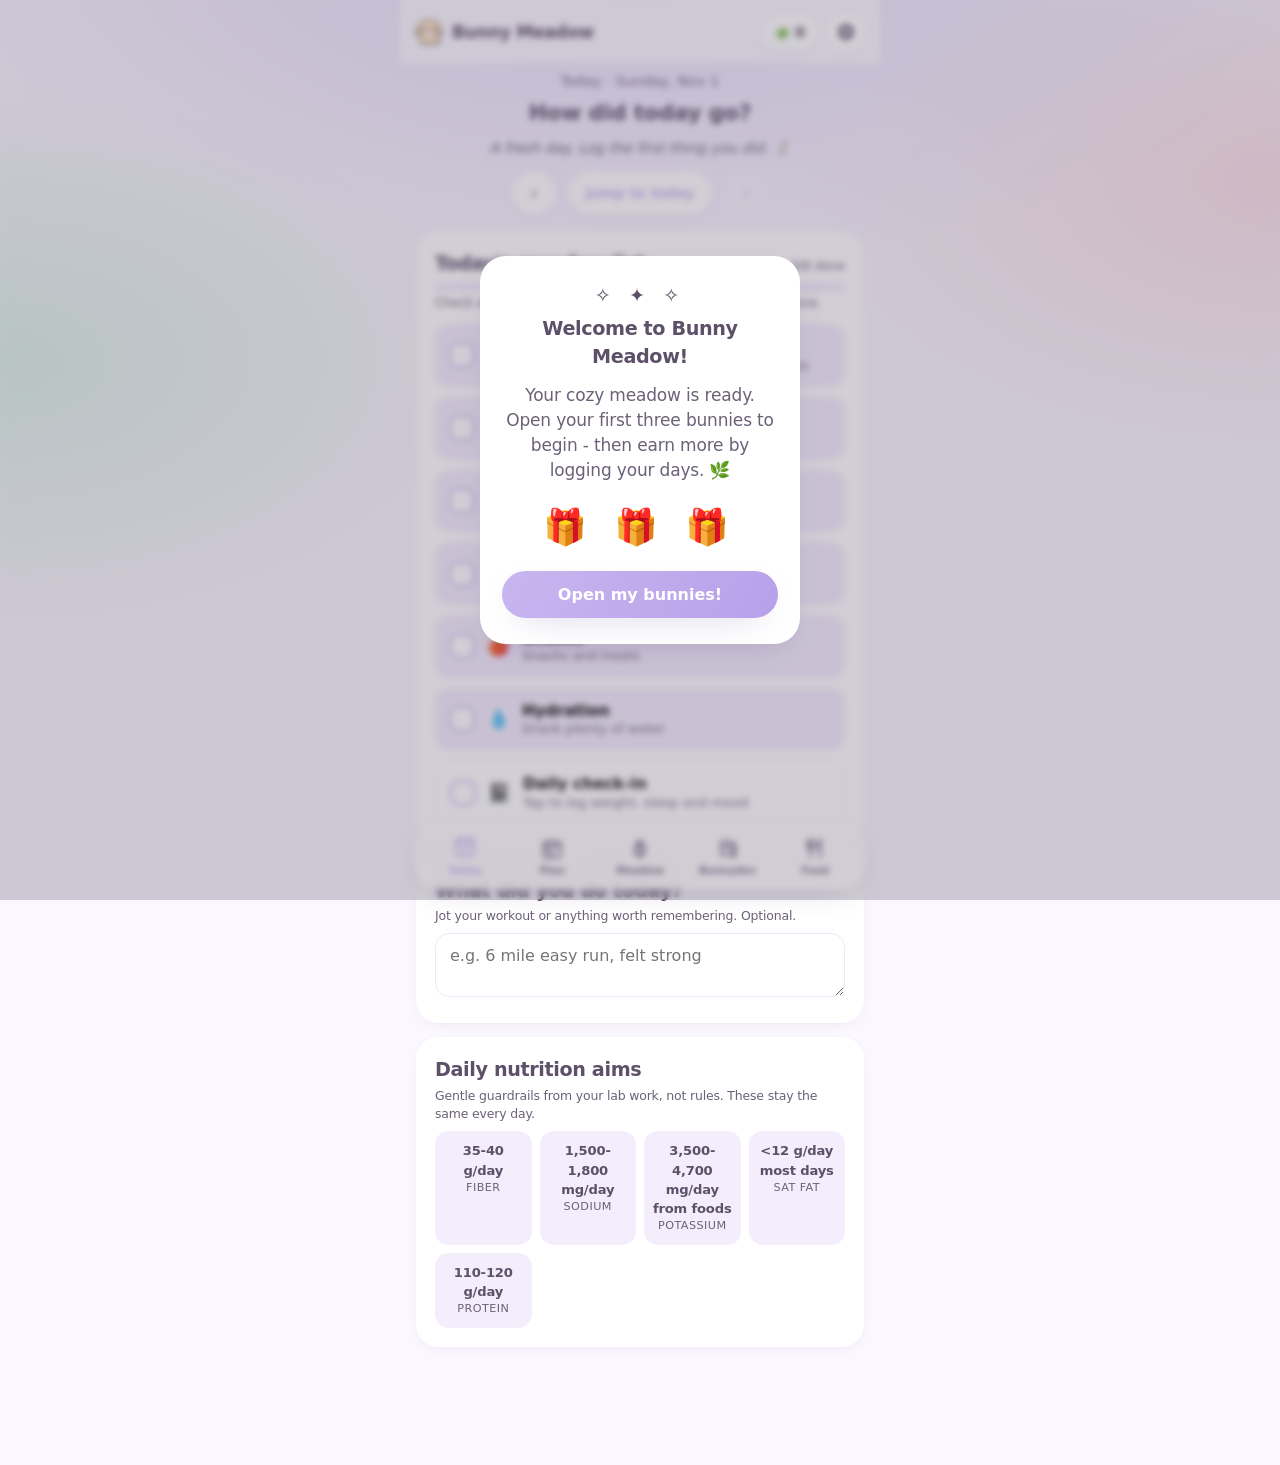
==== commit 277f746e: "Add Strava OAuth (Cloudflare Worker), cog settings icon, dedupe Today log Strava - New Cloudflare Wo" ====
--- a/index.html
+++ b/index.html
@@ -40,7 +40,7 @@
       <div style="display:flex; gap:8px; align-items:center;">
         <span id="clovers" class="clovers">0</span>
         <button id="settingsbtn" class="iconbtn" title="Settings" aria-label="Settings">
-          <svg viewBox="0 0 24 24" width="19" height="19" fill="none" stroke="currentColor" stroke-width="2" stroke-linecap="round" stroke-linejoin="round"><circle cx="12" cy="12" r="3"/><path d="M12 2v3M12 19v3M22 12h-3M5 12H2M18.4 5.6l-2.1 2.1M7.7 16.3l-2.1 2.1M18.4 18.4l-2.1-2.1M7.7 7.7L5.6 5.6"/></svg>
+          <svg viewBox="0 0 24 24" width="20" height="20" fill="currentColor"><path d="M19.43 12.98c.04-.32.07-.64.07-.98s-.03-.66-.07-.98l2.11-1.65c.19-.15.24-.42.12-.64l-2-3.46c-.12-.22-.39-.3-.61-.22l-2.49 1c-.52-.4-1.08-.73-1.69-.98l-.38-2.65C14.46 2.18 14.25 2 14 2h-4c-.25 0-.46.18-.49.42l-.38 2.65c-.61.25-1.17.59-1.69.98l-2.49-1c-.23-.09-.49 0-.61.22l-2 3.46c-.13.22-.07.49.12.64l2.11 1.65c-.04.32-.07.65-.07.98s.03.66.07.98l-2.11 1.65c-.19.15-.24.42-.12.64l2 3.46c.12.22.39.3.61.22l2.49-1c.52.4 1.08.73 1.69.98l.38 2.65c.03.24.24.42.49.42h4c.25 0 .46-.18.49-.42l.38-2.65c.61-.25 1.17-.59 1.69-.98l2.49 1c.23.09.49 0 .61-.22l2-3.46c.12-.22.07-.49-.12-.64l-2.11-1.65zM12 15.5c-1.93 0-3.5-1.57-3.5-3.5s1.57-3.5 3.5-3.5 3.5 1.57 3.5 3.5-1.57 3.5-3.5 3.5z"/></svg>
         </button>
       </div>
     </div>
--- a/styles.css
+++ b/styles.css
@@ -16,8 +16,8 @@
   --bg-2: #f4eefc;
   --card: #ffffff;
   --ink: #5c5168;
-  --ink-soft: #8a7f96;
-  --ink-faint: #b6acc0;
+  --ink-soft: #6b6178;
+  --ink-faint: #7c7189;
   --line: #efe7f7;
   --good: #7cc6a2;
   --gold: #f4c752;
@@ -43,7 +43,7 @@
     --card: #262130;
     --ink: #ece7f4;
     --ink-soft: #a99fba;
-    --ink-faint: #7a7189;
+    --ink-faint: #938aa3;
     --line: #352e44;
     --glass: rgba(38, 33, 48, 0.72);
     --glass-line: rgba(255, 255, 255, 0.08);
@@ -151,10 +151,10 @@
 }
 .daynav .today-btn { width: auto; padding: 0 18px; height: 44px; font-size: 0.86rem; font-weight: 700; color: var(--lavender-deep); }
 
-.phase-Base { background: var(--mint); color: #3c7a5c; }
+.phase-Base { background: var(--mint); color: #2f6249; }
 .phase-Build { background: var(--sky); color: #37698f; }
-.phase-Peak { background: var(--blush); color: #b05576; }
-.phase-Taper { background: var(--butter); color: #9a7a2c; }
+.phase-Peak { background: var(--blush); color: #90405a; }
+.phase-Taper { background: var(--butter); color: #7a6017; }
 .phase-RaceWeek, .phase-Race\ Week { background: var(--lavender); color: #6b4fae; }
 
 /* ---------- Checklist ---------- */
@@ -209,7 +209,7 @@
   min-height: 320px; padding-top: 40px;
 }
 .meadow-bunny { width: 84px; height: 84px; display: grid; place-items: center; animation: hopin 0.5s ease; cursor: pointer; }
-.meadow-empty { align-self: center; text-align: center; color: #6a9c81; padding: 40px 20px; z-index: 2; }
+.meadow-empty { align-self: center; text-align: center; color: #37624a; padding: 40px 20px; z-index: 2; }
 @keyframes hopin { 0% { transform: translateY(18px) scale(0.7); opacity: 0; } 60% { transform: translateY(-6px) scale(1.05); } 100% { transform: translateY(0) scale(1); opacity: 1; } }
 .bunny-bob { animation: bob 3.2s ease-in-out infinite; }
 @keyframes bob { 0%,100% { transform: translateY(0); } 50% { transform: translateY(-4px); } }
@@ -382,10 +382,10 @@
 .meal-chev.inline { display: inline-flex; vertical-align: -3px; color: var(--ink-faint); }
 .meal-row-link { cursor: pointer; }
 .typebadge { font-size: 0.68rem; font-weight: 700; padding: 2px 9px; border-radius: 999px; white-space: nowrap; }
-.type-breakfast { background: var(--butter); color: #9a7a2c; }
-.type-lunch { background: var(--mint); color: #3c7a5c; }
+.type-breakfast { background: var(--butter); color: #7a6017; }
+.type-lunch { background: var(--mint); color: #2f6249; }
 .type-dinner { background: var(--sky); color: #37698f; }
-.type-snack { background: var(--blush); color: #b05576; }
+.type-snack { background: var(--blush); color: #90405a; }
 .type-fuel { background: var(--lavender); color: #6b4fae; }
 .ingredients { list-style: none; padding: 0; margin: 6px 0 0; }
 .ingredients li { padding: 6px 0; border-bottom: 1px solid var(--line); font-size: 0.92rem; }
@@ -411,10 +411,12 @@
   height: calc(100vh - 82px - env(safe-area-inset-bottom));
   min-height: 460px;
   border-radius: 0 0 var(--radius-lg) var(--radius-lg);
-  background: linear-gradient(#bfe6f6 0%, #cdeaf2 38%, #d7f0dc 39%, #c4e6ad 72%, #b2dc95 100%);
-}
-.meadow-hud { position: absolute; top: 0; left: 0; right: 0; z-index: 20; display: flex; justify-content: space-between; align-items: center; padding: calc(10px + env(safe-area-inset-top)) 14px 8px; }
-.hud-count { background: rgba(255,255,255,0.85); border-radius: 999px; padding: 6px 12px; font-size: 0.8rem; font-weight: 700; color: var(--ink); box-shadow: var(--shadow-soft); }
+}
+.meadow-scroll { position: absolute; inset: 0; overflow-x: auto; overflow-y: hidden; -webkit-overflow-scrolling: touch; scrollbar-width: none; border-radius: inherit; }
+.meadow-scroll::-webkit-scrollbar { display: none; }
+.meadow-world { position: relative; height: 100%; min-width: 100%; background: linear-gradient(#bfe6f6 0%, #cdeaf2 38%, #d7f0dc 39%, #c4e6ad 72%, #b2dc95 100%); }
+.meadow-hud { position: absolute; top: 0; left: 0; right: 0; z-index: 20; display: flex; justify-content: space-between; align-items: center; padding: calc(10px + env(safe-area-inset-top)) 14px 8px; pointer-events: none; }
+.meadow-hud > * { pointer-events: auto; }
 .hud-shop { display: inline-flex; align-items: center; gap: 5px; background: #fff; border-radius: 999px; padding: 6px 12px; font-size: 0.82rem; font-weight: 700; color: var(--ink); box-shadow: var(--shadow-soft); }
 .sky { position: absolute; inset: 0 0 auto 0; height: 40%; }
 .sun { position: absolute; top: 12%; right: 16%; width: 46px; height: 46px; border-radius: 50%; background: radial-gradient(circle, #fff3bf, #ffe08a); box-shadow: 0 0 24px #ffe6a066; }
@@ -431,21 +433,25 @@
   radial-gradient(circle at 20% 90%, #a9d489 0 6px, transparent 7px),
   radial-gradient(circle at 70% 96%, #a9d489 0 6px, transparent 7px),
   radial-gradient(circle at 45% 84%, #b6dc96 0 5px, transparent 6px); opacity: 0.5; }
-.hopper { position: absolute; width: 76px; transform: translateX(-50%); }
-/* Mostly still, with one gentle hop every ~7s (staggered per bunny). */
-.hopper .hop { transform-origin: 50% 100%; animation: idlehop 7s ease-in-out infinite; will-change: transform; }
-.hopper .bunny-shadow { position: absolute; left: 50%; bottom: 2px; width: 46px; height: 11px; margin-left: -23px; background: rgba(60,90,50,0.2); border-radius: 50%; animation: idleshadow 7s ease-in-out infinite; }
+.hopper { position: absolute; width: 76px; transform: translateX(-50%); cursor: grab; touch-action: none; }
+.hopper.dragging { cursor: grabbing; }
+.hopper.dragging .hop { animation: none !important; transform: scale(1.1); }
+/* Only SITTING bunnies hop, each on its own random cycle (duration+delay set inline). */
+.hopper .hop { transform-origin: 50% 100%; will-change: transform; }
+.hopper .hop.hopping { animation-name: idlehop; animation-timing-function: ease-in-out; animation-iteration-count: infinite; }
+.hopper .hop.still { animation: none; }
+.hopper .bunny-shadow { position: absolute; left: 50%; bottom: 2px; width: 46px; height: 11px; margin-left: -23px; background: rgba(60,90,50,0.2); border-radius: 50%; }
+.hopper .bunny-shadow.still { opacity: 0.26; }
 @keyframes idlehop {
-  0%, 82% { transform: translateY(0) scaleX(1) scaleY(1); }
-  85% { transform: translateY(0) scaleX(1.07) scaleY(0.9); }
-  90% { transform: translateY(-22%) scaleX(0.95) scaleY(1.07); }
-  95% { transform: translateY(0) scaleX(1.07) scaleY(0.9); }
+  0%, 84% { transform: translateY(0) scaleX(1) scaleY(1); }
+  87% { transform: translateY(0) scaleX(1.08) scaleY(0.88); }
+  92% { transform: translateY(-24%) scaleX(0.94) scaleY(1.08); }
+  97% { transform: translateY(0) scaleX(1.08) scaleY(0.9); }
   100% { transform: translateY(0) scaleX(1) scaleY(1); }
 }
-@keyframes idleshadow { 0%, 82%, 100% { transform: scale(1); opacity: 0.3; } 90% { transform: scale(0.72); opacity: 0.16; } }
-@media (prefers-reduced-motion: reduce) { .hopper .hop, .hopper .bunny-shadow { animation: none; } }
-.meadow-empty { position: absolute; left: 50%; top: 40%; transform: translate(-50%,-50%); text-align: center; color: #4f7a58; font-weight: 700; width: 80%; }
-.meadow-tip { position: absolute; bottom: 8px; left: 0; right: 0; text-align: center; font-size: 0.75rem; color: #4f7a58; z-index: 5; }
+@media (prefers-reduced-motion: reduce) { .hopper .hop.hopping { animation: none; } }
+.meadow-empty { position: absolute; left: 50%; top: 40%; transform: translate(-50%,-50%); text-align: center; color: #2c5540; font-weight: 700; width: 80%; text-shadow: 0 1px 3px rgba(255,255,255,0.7); }
+.meadow-tip { position: absolute; bottom: 8px; left: 0; right: 0; text-align: center; font-size: 0.75rem; font-weight: 600; color: #2c5540; z-index: 5; text-shadow: 0 1px 3px rgba(255,255,255,0.7); }
 .tuft { position: absolute; width: 0; height: 0; }
 .tuft::before, .flower { content: ""; }
 .tuft.t1 { left: 8%; bottom: 6%; } .tuft.t2 { left: 88%; bottom: 12%; } .tuft.t3 { left: 30%; bottom: 3%; } .tuft.t4 { left: 62%; bottom: 5%; }
@@ -457,13 +463,47 @@
 /* ---------- bunny room ---------- */
 .room-card { background: var(--card); border-radius: 26px; width: 100%; max-width: 360px; box-shadow: var(--shadow); overflow: hidden; position: relative; max-height: 88vh; display: flex; flex-direction: column; animation: pop 0.3s cubic-bezier(.2,1.3,.5,1); }
 .room-close, .shop-close-note { position: absolute; top: 12px; right: 12px; z-index: 5; background: rgba(255,255,255,0.8); border-radius: 50%; width: 32px; height: 32px; display: grid; place-items: center; color: var(--ink-soft); box-shadow: var(--shadow-soft); }
-.room-scene { height: 190px; display: grid; place-items: center; position: relative;
-  background:
-    radial-gradient(120% 70% at 50% 120%, #e7d3b8 0 60%, transparent 61%),
-    linear-gradient(#f3e6d2 0%, #f6ede0 55%, #e9d6bd 56%, #e2caac 100%); }
-.room-scene::before { content: ""; position: absolute; bottom: 18px; left: 50%; width: 130px; height: 30px; transform: translateX(-50%); background: #d9b98f; border-radius: 50%; opacity: 0.6; }
-.room-scene .room-window { position: absolute; top: 18px; left: 22px; width: 54px; height: 46px; border-radius: 8px; background: linear-gradient(#bfe6f6, #d7f0dc); border: 3px solid #caa982; }
-.room-bunny { position: relative; z-index: 2; filter: drop-shadow(0 8px 10px rgba(120,90,60,0.2)); }
+/* ---------- themed bedroom ---------- */
+.room-scene.bedroom {
+  height: 216px; display: grid; place-items: end center; position: relative; overflow: hidden;
+  background: linear-gradient(to bottom, var(--wall, #f2e3cf) 0 60%, var(--floor, #e0c6a4) 60% 100%);
+}
+.theme-cozy { --wall: #f2e3cf; --floor: #e0c6a4; --accent: #f2a9c0; --sky1: #bfe6f6; --sky2: #dff0dc; --frame: #caa982; --wood: #c79a63; }
+.theme-forest { --wall: #dcefd9; --floor: #cbe0bf; --accent: #8fc472; --sky1: #cdeacb; --sky2: #a9d4a0; --frame: #8aa87e; --wood: #9a8a5e; }
+.theme-candy { --wall: #fbe0ec; --floor: #f6d0e0; --accent: #ef97b3; --sky1: #ffe0ef; --sky2: #ffd0e6; --frame: #e59ab8; --wood: #d99ab0; }
+.theme-sky { --wall: #dcecfa; --floor: #cfe0f2; --accent: #8fb7f2; --sky1: #bfe6f6; --sky2: #dff0fa; --frame: #9ab6d9; --wood: #9aa8c0; }
+.theme-night { --wall: #2e2a44; --floor: #3a3552; --accent: #c8b6ef; --sky1: #1c2140; --sky2: #2a2450; --frame: #4a4468; --wood: #45405e; }
+.theme-night .rm-window { box-shadow: inset 0 0 12px #ffe08a55; }
+.room-scene .rm-window { position: absolute; top: 20px; left: 22px; width: 58px; height: 50px; border-radius: 9px; background: linear-gradient(var(--sky1), var(--sky2)); border: 4px solid var(--frame); overflow: hidden; }
+.room-scene .rm-window i { position: absolute; background: var(--frame); }
+.room-scene .rm-window i:first-child { left: 50%; top: 0; bottom: 0; width: 3px; margin-left: -1.5px; }
+.room-scene .rm-window i:last-child { top: 50%; left: 0; right: 0; height: 3px; margin-top: -1.5px; }
+.theme-night .rm-window::after, .theme-sky .rm-window::before { content: ""; position: absolute; }
+.theme-night .rm-window::after { top: 8px; right: 8px; width: 14px; height: 14px; border-radius: 50%; background: #ffe9a8; box-shadow: -18px 6px 0 -5px #fff, -8px 20px 0 -6px #fff; }
+.room-scene .rm-frame { position: absolute; top: 26px; right: 26px; width: 34px; height: 28px; border-radius: 4px; background: var(--sky2); border: 4px solid var(--frame); }
+.room-scene .rm-frame::after { content: "🐰"; position: absolute; inset: 0; display: grid; place-items: center; font-size: 15px; }
+.room-scene .rm-shelf { position: absolute; top: 64px; right: 24px; width: 40px; height: 4px; background: var(--wood); border-radius: 2px; }
+.room-scene .rm-shelf span { position: absolute; bottom: 3px; width: 8px; height: 12px; border-radius: 2px; }
+.room-scene .rm-shelf span:first-child { left: 6px; background: var(--accent); }
+.room-scene .rm-shelf span:last-child { left: 20px; background: var(--sky1); height: 9px; }
+.room-scene .rm-plant { position: absolute; bottom: 4px; left: 14px; width: 26px; height: 44px; }
+.room-scene .rm-plant .pot { position: absolute; bottom: 0; left: 4px; width: 18px; height: 16px; background: var(--wood); border-radius: 3px 3px 6px 6px; }
+.room-scene .rm-plant .leaf { position: absolute; width: 12px; height: 20px; background: #8fc472; border-radius: 60% 60% 60% 60%/80% 80% 40% 40%; bottom: 12px; }
+.room-scene .rm-plant .leaf.a { left: 2px; transform: rotate(-24deg); }
+.room-scene .rm-plant .leaf.b { left: 8px; }
+.room-scene .rm-plant .leaf.c { left: 14px; transform: rotate(24deg); }
+.room-scene .rm-lamp { position: absolute; bottom: 4px; right: 16px; width: 4px; height: 62px; background: var(--wood); }
+.room-scene .rm-lamp .head { position: absolute; top: -8px; left: -10px; width: 24px; height: 14px; border-radius: 12px 12px 4px 4px; background: var(--accent); }
+.room-scene .rm-rug { position: absolute; bottom: 8px; left: 50%; width: 150px; height: 34px; transform: translateX(-50%); border-radius: 50%; background: radial-gradient(var(--accent) 0 40%, color-mix(in srgb, var(--accent) 60%, #fff) 41% 70%, var(--accent) 71%); opacity: 0.85; }
+.room-scene .rm-bed { position: absolute; bottom: 14px; left: 50%; width: 92px; height: 26px; transform: translateX(-50%); background: color-mix(in srgb, var(--accent) 55%, #fff); border-radius: 14px; }
+.room-scene .rm-bed .pillow { position: absolute; top: -6px; left: 10px; width: 26px; height: 14px; border-radius: 8px; background: #fff; }
+.room-bunny { position: relative; z-index: 3; margin-bottom: 12px; filter: drop-shadow(0 8px 10px rgba(120,90,60,0.22)); }
+.theme-row { display: flex; justify-content: center; gap: 8px; padding: 10px 0 2px; }
+.theme-chip { width: 26px; height: 26px; border-radius: 50%; border: 2px solid transparent; box-shadow: var(--shadow-soft); }
+.theme-chip.theme-cozy { background: #e0c6a4; } .theme-chip.theme-forest { background: #a9d4a0; }
+.theme-chip.theme-candy { background: #f6d0e0; } .theme-chip.theme-sky { background: #cfe0f2; }
+.theme-chip.theme-night { background: #3a3552; }
+.theme-chip.sel { border-color: var(--lavender-deep); transform: scale(1.12); }
 .room-info { text-align: center; padding: 12px 16px 4px; }
 .room-info h2 { margin-bottom: 4px; }
 .room-info .rar { font-size: 0.78rem; padding: 3px 12px; border-radius: 999px; display: inline-block; font-weight: 700; margin: 0 6px; }
@@ -517,14 +557,103 @@
 /* ---------- feeding / hunger ---------- */
 .hunger-line { display: flex; align-items: center; justify-content: center; gap: 8px; margin-top: 8px; }
 .hbadge { font-size: 0.72rem; font-weight: 700; padding: 3px 10px; border-radius: 999px; }
-.hbadge.ok { background: var(--mint); color: #3c7a5c; }
-.hbadge.hungry { background: var(--butter); color: #9a7a2c; }
-.hbadge.gone { background: var(--blush); color: #b05576; }
-.hungry-tag { position: absolute; top: -6px; left: 50%; transform: translateX(-50%); background: var(--butter); color: #9a7a2c; font-size: 0.62rem; font-weight: 700; padding: 2px 8px; border-radius: 999px; box-shadow: var(--shadow-soft); z-index: 5; white-space: nowrap; }
+.hbadge.ok { background: var(--mint); color: #2f6249; }
+.hbadge.hungry { background: var(--butter); color: #7a6017; }
+.hbadge.gone { background: var(--blush); color: #90405a; }
+.hungry-tag { position: absolute; top: -6px; left: 50%; transform: translateX(-50%); background: var(--butter); color: #7a6017; font-size: 0.62rem; font-weight: 700; padding: 2px 8px; border-radius: 999px; box-shadow: var(--shadow-soft); z-index: 5; white-space: nowrap; }
 .feed-all { position: absolute; bottom: 34px; left: 50%; transform: translateX(-50%); z-index: 15; background: var(--gold); color: #7a5b12; font-weight: 700; font-size: 0.84rem; padding: 10px 18px; border-radius: 999px; box-shadow: var(--shadow); }
 .feed-all.off { opacity: 0.55; }
 .meadow-toy { position: absolute; width: 56px; height: 56px; z-index: 3; filter: drop-shadow(0 3px 3px rgba(60,80,50,0.18)); }
 .hud-count { display: inline-flex; align-items: center; gap: 5px; background: rgba(255,255,255,0.85); border-radius: 999px; padding: 7px 13px; font-size: 0.8rem; font-weight: 700; color: var(--ink); box-shadow: var(--shadow-soft); }
 @media (prefers-color-scheme: dark) { .hud-count, .hud-shop { background: rgba(38,33,48,0.85); } }
 .dexcell.wandered .art { filter: grayscale(0.7) opacity(0.55); }
-.wandtag { position: absolute; top: 6px; left: 8px; background: var(--blush); color: #b05576; font-size: 0.6rem; font-weight: 700; padding: 2px 7px; border-radius: 999px; }
+.wandtag { position: absolute; top: 6px; left: 8px; background: var(--blush); color: #90405a; font-size: 0.6rem; font-weight: 700; padding: 2px 7px; border-radius: 999px; }
+
+/* ---------- naming, confetti, feed animation (recent batch) ---------- */
+.name-input {
+  width: 100%; text-align: center; font-family: inherit; font-size: 1.05rem; font-weight: 700;
+  color: var(--ink); background: var(--bg-2); border: 1.5px solid var(--line);
+  border-radius: var(--radius-sm); padding: 11px 14px; margin-top: 6px;
+}
+.name-input:focus { outline: 2px solid var(--lavender-deep); border-color: transparent; }
+
+/* pop the bunny art in on award */
+.pop-in { animation: popIn 0.5s cubic-bezier(.2,1.4,.5,1) both; }
+@keyframes popIn { 0% { transform: scale(0.4) rotate(-8deg); opacity: 0; } 60% { transform: scale(1.12) rotate(3deg); } 100% { transform: scale(1) rotate(0); opacity: 1; } }
+
+/* legendary award gets a warm glow + shimmer border */
+.award.legendary { background: linear-gradient(165deg, var(--card) 60%, #fff5d8 130%); box-shadow: 0 0 0 2px var(--gold), 0 18px 46px -18px rgba(220,180,60,0.7); }
+.award.legendary .spark { color: var(--gold); animation: sparkle 1.2s ease-in-out infinite; }
+.award.legendary .newtag { background: linear-gradient(90deg, #f4c752, #f7a94b); color: #6c4a08; }
+@keyframes sparkle { 0%,100% { opacity: 0.6; letter-spacing: 6px; } 50% { opacity: 1; letter-spacing: 9px; } }
+
+/* full-screen confetti burst */
+.confetti-layer { position: fixed; inset: 0; z-index: 95; pointer-events: none; overflow: hidden; }
+.confetti-layer span { position: absolute; top: -6%; border-radius: 2px; opacity: 0.95; animation-name: confettiFall; animation-timing-function: cubic-bezier(.3,.6,.5,1); animation-iteration-count: 1; animation-fill-mode: both; }
+@keyframes confettiFall { 0% { transform: translateY(-10vh) rotate(0); opacity: 1; } 100% { transform: translateY(108vh) rotate(540deg); opacity: 0.9; } }
+@media (prefers-reduced-motion: reduce) { .confetti-layer { display: none; } }
+
+/* little wiggle + yum burst when a bunny is fed */
+.wiggle { animation: wiggle 0.5s ease; }
+@keyframes wiggle { 0%,100% { transform: rotate(0); } 25% { transform: rotate(-6deg) scale(1.04); } 75% { transform: rotate(6deg) scale(1.04); } }
+.feed-burst { position: absolute; inset: 0; pointer-events: none; z-index: 6; }
+.feed-burst span { position: absolute; bottom: 40%; font-size: 1rem; animation: feedFloat 0.9s ease-out both; }
+@keyframes feedFloat { 0% { transform: translateY(0) scale(0.6); opacity: 0; } 30% { opacity: 1; } 100% { transform: translateY(-46px) scale(1.1); opacity: 0; } }
+
+/* starter (first-run) three gifts */
+.starter-gifts { font-size: 2.2rem; letter-spacing: 8px; margin: 14px 0 18px; animation: giftBob 1.4s ease-in-out infinite; }
+@keyframes giftBob { 0%,100% { transform: translateY(0); } 50% { transform: translateY(-6px); } }
+
+/* renameable name in a bunny's room */
+.room-name { display: inline-flex; align-items: center; gap: 6px; background: none; font: inherit; font-size: 1.3rem; font-weight: 700; color: var(--ink); margin: 0 auto 2px; }
+.room-name .pencil { font-size: 0.85rem; color: var(--ink-faint); }
+.room-name:active { opacity: 0.7; }
+
+/* breed subtitle under a dex name */
+.dexbreed { margin-top: 1px; line-height: 1.15; }
+
+/* "Yours" recipe badge */
+.type-yours { background: var(--lavender); color: #6b4fae; }
+
+/* ---------- recipe form sheet + date stepper ---------- */
+.sheet {
+  background: var(--card); border-radius: 26px; padding: 22px 20px; width: 100%; max-width: 380px;
+  box-shadow: var(--shadow); animation: pop 0.3s cubic-bezier(.2,1.3,.5,1);
+  max-height: 88vh; overflow: auto;
+}
+.fld { display: block; margin: 10px 0; }
+.fld > span { display: block; font-weight: 700; font-size: 0.85rem; margin-bottom: 5px; color: var(--ink-soft); }
+.fld > span em { font-weight: 600; font-style: normal; }
+.rf-select, .rf-area {
+  width: 100%; padding: 11px 13px; border-radius: var(--radius-sm); border: 1.5px solid var(--line);
+  background: var(--bg-2); font-family: inherit; font-size: 1rem; color: var(--ink);
+}
+.rf-area { resize: vertical; line-height: 1.4; }
+.rf-select:focus, .rf-area:focus { outline: 2px solid var(--lavender-deep); border-color: transparent; }
+
+.date-nav { display: flex; align-items: center; justify-content: space-between; gap: 8px; background: var(--bg-2); border-radius: var(--radius-sm); padding: 6px 8px; margin-bottom: 10px; }
+.date-arrow { width: 40px; height: 40px; flex: 0 0 auto; display: grid; place-items: center; border-radius: 12px; background: var(--card); color: var(--lavender-deep); box-shadow: var(--shadow-soft); }
+.date-arrow:disabled { opacity: 0.3; box-shadow: none; }
+.date-cur { text-align: center; line-height: 1.2; }
+.date-cur b { font-size: 0.98rem; }
+.date-today { display: block; margin: 2px auto 0; background: none; font: inherit; font-size: 0.72rem; font-weight: 700; color: var(--lavender-deep); text-decoration: underline; text-underline-offset: 2px; }
+
+/* ---------- settings sheet: sections, rules, plan intake ---------- */
+.set-sheet { max-width: 400px; position: relative; }
+.set-sec { border-top: 1px solid var(--line); padding-top: 14px; margin-top: 14px; }
+.set-sec:first-of-type { border-top: none; padding-top: 0; margin-top: 0; }
+.set-label { font-size: 0.72rem; font-weight: 800; letter-spacing: 0.06em; text-transform: uppercase; color: var(--ink-soft); margin-bottom: 10px; }
+.rules { list-style: none; margin: 0; padding: 0; display: flex; flex-direction: column; gap: 9px; }
+.rules li { position: relative; padding-left: 22px; font-size: 0.86rem; line-height: 1.4; color: var(--ink); }
+.rules li::before { content: "🥕"; position: absolute; left: 0; top: 0; font-size: 0.85rem; }
+.file-btn {
+  display: block; text-align: center; width: 100%; padding: 12px 14px; border-radius: var(--radius-sm);
+  background: var(--bg-2); border: 1.5px dashed var(--lavender-deep); color: var(--lavender-deep);
+  font-weight: 700; font-size: 0.92rem; cursor: pointer; transition: background 0.15s;
+}
+.file-btn:active { background: var(--lavender); }
+.plan-preview { background: var(--bg-2); border-radius: var(--radius-sm); padding: 11px 13px; }
+.plan-sample { margin: 6px 0 0; padding-left: 16px; }
+.plan-sample li { padding: 1px 0; }
+.plan-err { color: #b0374f; font-weight: 700; }
+@media (prefers-color-scheme: dark) { .plan-err { color: #f2a3b4; } }
